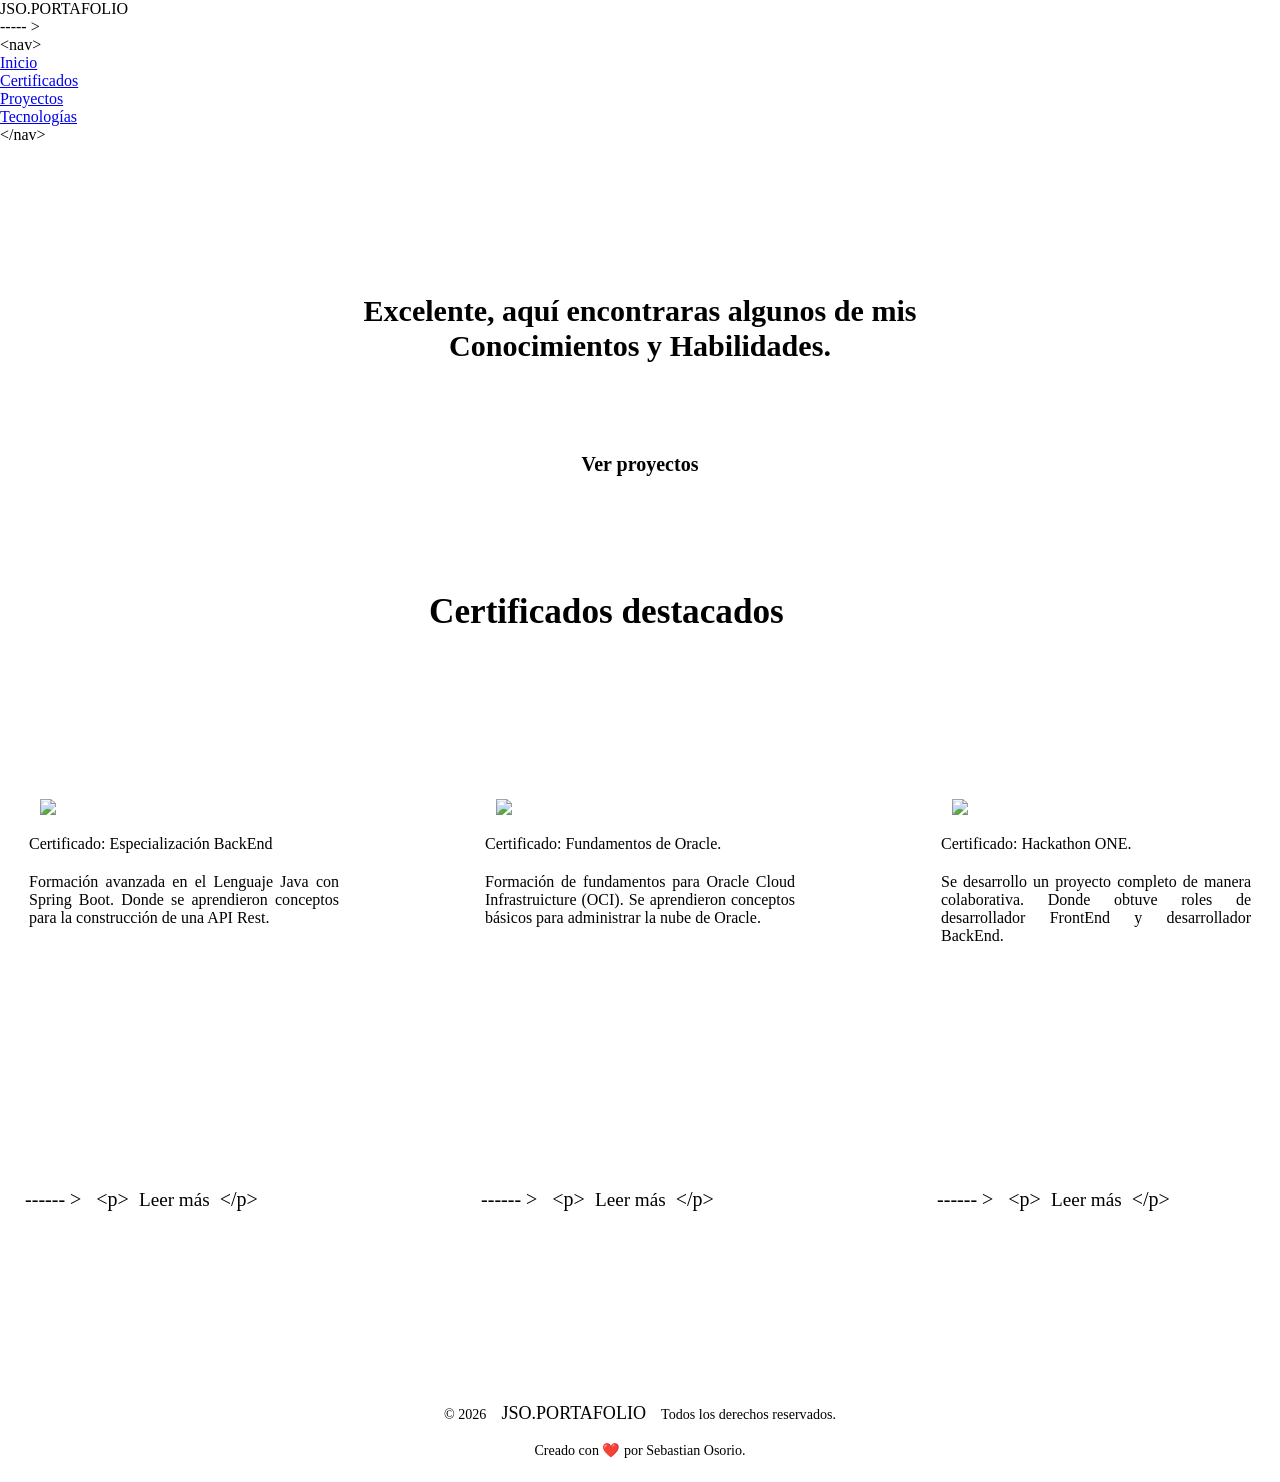
==== moreInformation.html @ 979adb44 "Se agregó: una nueva pagina, un archivo .json y scripts .js para lectura de datos" ====
<!DOCTYPE html>
<html lang="en">
    <head>
        <meta charset="UTF-8">
        <title>JSO.PORTAFOLIO - More_Information</title>
        <link rel="stylesheet" href="./styles/headerStyle.css">
        <link rel="stylesheet" href="./styles/moreInformationStyle.css">
        <link rel="stylesheet" href="./styles/footerStyle.css">
    </head>
    <body>
        <div class="container-header-presentation">
            <header id="header-id" class="header-page">  
                <p class="header-page__logo">JSO<span class="text-color">.PORTAFOLIO</span></p> 
                <nav class="header-nav">
                    <p class="header-nav__decoration">----- &gt;</p>
                    <p class="header-nav__decoration">&lt;nav&gt;</p>
                    <ul class="link-container">
                        <li class="link-container__li"><a class="link-container__link" href="#quienSoyID">Inicio</a></li>
                        <li class="link-container__li"><a class="link-container__link" href="#proyectosID">Certificados</a></li>
                        <li class="link-container__li"><a class="link-container__link" href="#sobreMiID">Proyectos</a></li>
                        <li class="link-container__li"><a class="link-container__link" href="#sobreMiID">Tecnologías</a></li>
                    </ul> 
                    <p class="header-nav__decoration">&lt;/nav&gt;</p>
                    <!--<span >☰</span>-->
                </nav>
            </header>

            <section class="information">
                <h1 class="information__title">Excelente, aquí encontraras algunos de mis <span class="text-color">Conocimientos</span> y <span class="text-color">Habilidades</span>.</h1>
                <a class="information__button">Ver proyectos</a>
            </section>
        </div>

        <main class="main-container" id="main">
            <section class="certifieds">
                <div class="title-container">
                    <h2 class="title-container__title">Certificados <span class="text-color">destacados</span></h2>
                    <hr class="title-container__line">
                </div>

                <div id="containerCardsCertifieds" class="container-certifieds"></div>
            </section>

        </main>
        <footer class="footer-container">
            <p class="footer-container__copyright">&#169 2026<strong class="footer-logo">JSO<span class="text-color">.PORTAFOLIO</span></strong>Todos los derechos reservados.</p>
            <p class="footer-container__information">Creado con ❤️ por Sebastian Osorio.</p>
        </footer>
        <script type="module" src="create_cards.js"></script>
    </body>

</html>
---- styles/moreInformationStyle.css ----
@import "../styles/variables.css";

* {
    margin: 0;
    padding: 0;
}

/*----- INFORMATION STYLES -----*/

.information {
    margin-top: 150px;
    margin-bottom: 27px;

    display: flex;
    flex-direction: column;
    align-items: center;
}

.information__title {
    font-size: 1.88rem;
    color: var(--secondary-color);
    text-align: center;
    font-family: var(--font-inter);
    font-weight: 600;

    width: 645px;
}

.information__button {
    font-size: 1.25rem;
    font-family: var(--font-inter);
    font-weight: 800;

    padding: 22px 45px;
    border-radius: 20px;

    background-color: var(--tertiary-color);
    margin-top: 67px;
}

/*----- CERTIFIEDS STYLES -----*/
.certifieds {
    background-color: var(--quaternary-color);
    padding: 67px 0 160px;
}

.title-container {
    width: 422px;
    margin: 0 auto;
}

.title-container__title {
    font-size: 2.2rem;
    font-family: var(--font-inter);
    color: var(--secondary-color);

    margin-bottom: 18px;
}

.title-container__line {
    width: 126px;
    height: 5px;
    margin-left: 12px;

    border: none;
    border-radius: 10px;

    background-color: var(--tertiary-color);
}

.container-certifieds {
    display: grid;
    grid-template-columns: auto auto auto;
    grid-column-gap: 65px;
    justify-content: center;

    margin-top: 132px;
}

.card-container {
    width: 391px;
    height: 341px;
    padding: 12px 0;
    margin-bottom: 27px;
    
    background-image:var(--url-background-image-secondary);
    background-size: 200%;

    display: flex;
    flex-direction: column;
    gap: 20px;

    border: 2px solid var(--quintenary-color);
    border-radius: 20px;
    transition: 0.5s;
}

.card-container__img {
    width: 288px;
    margin: 0 auto;
}

.card-container__title, .card-container__description {
    font-size: 1rem;
    color: var(--secondary-color);
    font-family: var(--font-inter);

    width: 310px;
    margin: 0 auto;
}

.card-container__title {
    font-weight: 500;
}

.card-container__description {
    font-weight: 200;
    text-align: justify;
}

.information-decoration {
    font-family: var(--font-iceland);
    background-color: var(--quintenary-color);
    
    border-radius: 20px;
    border: 1px solid var(--tertiary-color);

    width: 274px;
    padding: 9px 0;
    margin-left: 16px;

    display: flex;
    justify-content: center;
    align-items: center;
    gap: 10px;
}

.information-decoration__text {
    color: var(--tertiary-color);
    font-size: 20px;
}

.information-decoration__button-more {
    color: var(--tertiary-color);
    font-family: var(--font-iceland);
    font-size: 1.2rem;

    border: none;
    background-color: var(--quintenary-color);  
}

.information-decoration__button-more:hover {
    text-decoration: underline;
    cursor: pointer;
}
---- styles/footerStyle.css ----
.footer-container {
    background-color: var(--primary-color);
    text-align: center;

    padding: 23px 0;
    border-top: 1px solid var(--quintenary-color);
}

.footer-container__copyright, .footer-container__information {
    font-size: 0.88rem;
    font-family: var(--font-inter);
    color: var(--secondary-color);
    font-weight: 200;
}

.footer-container__copyright {
    margin-bottom: 18px;
}

.footer-logo {
    color: var(--secondary-color);
    font-family: var(--font-iceberg);
    font-size: 1.13rem;
    font-weight: 100;

    margin: 0 15px;
}
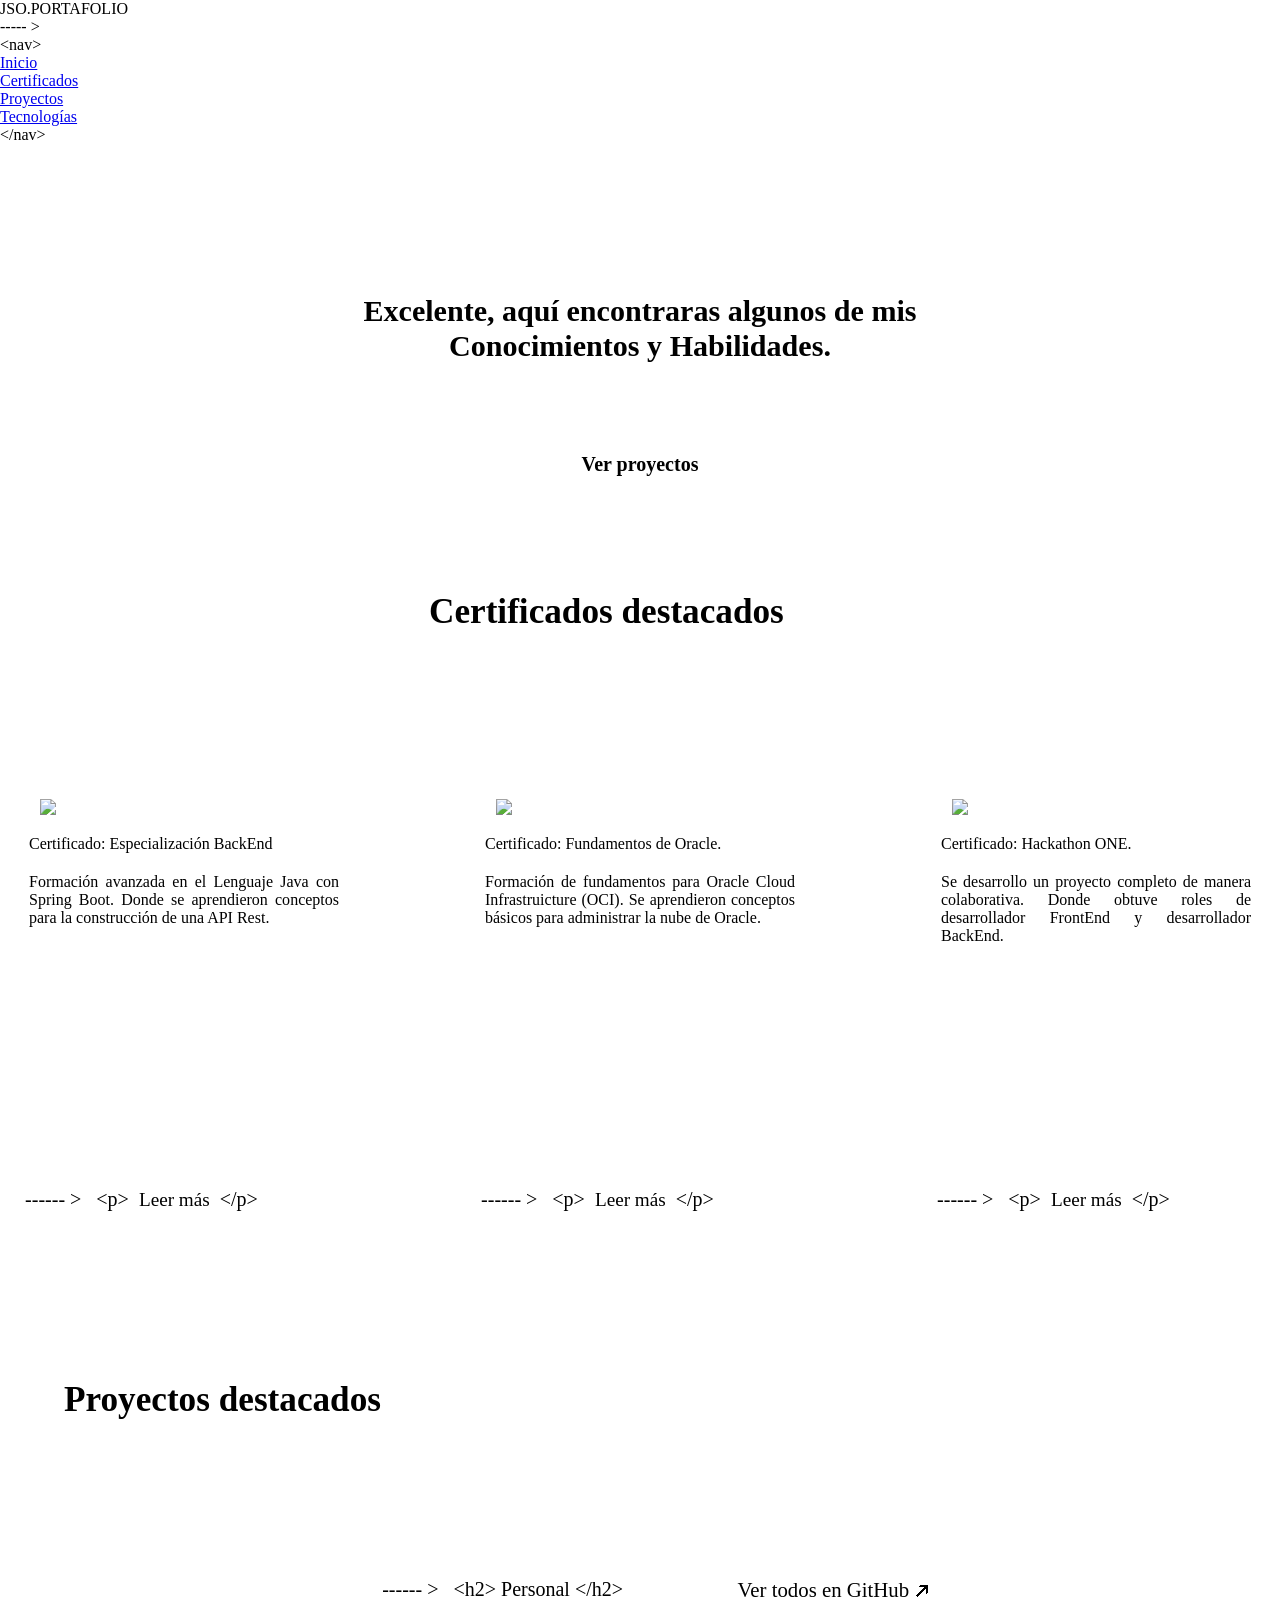
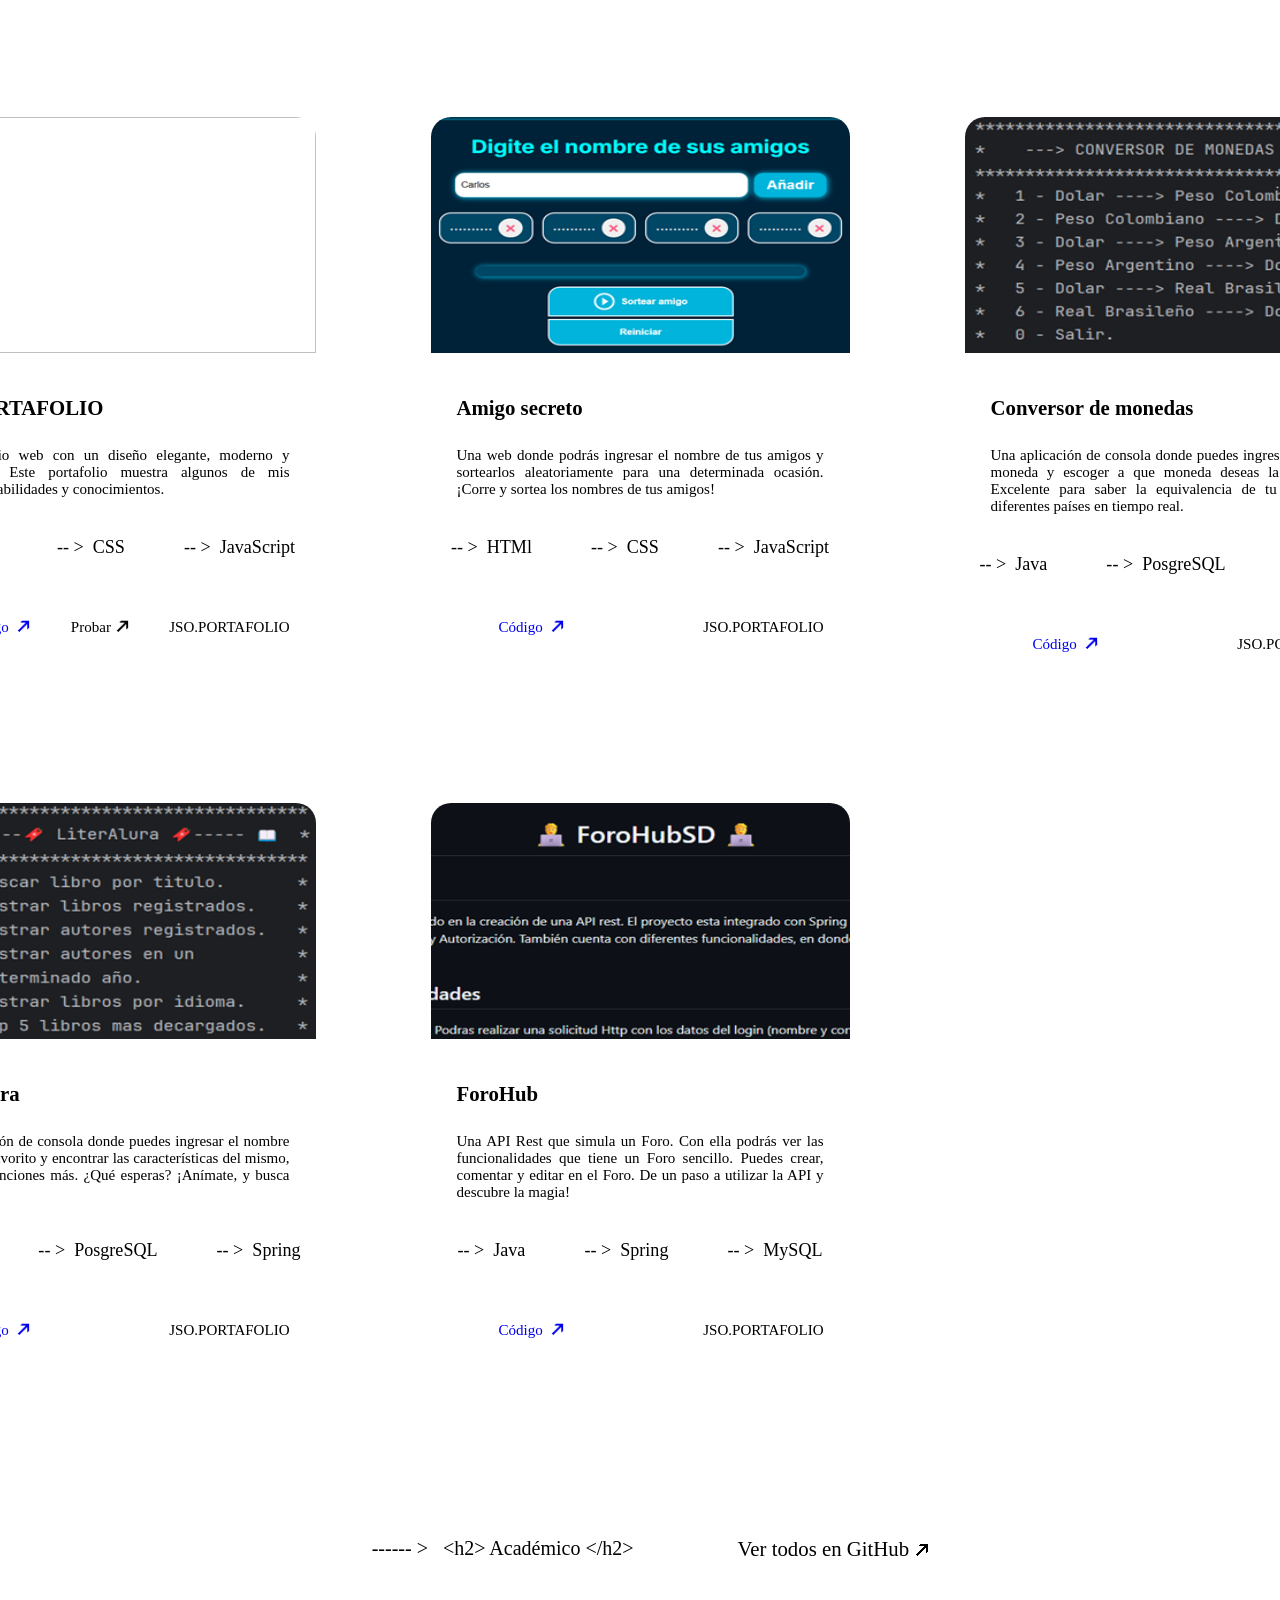
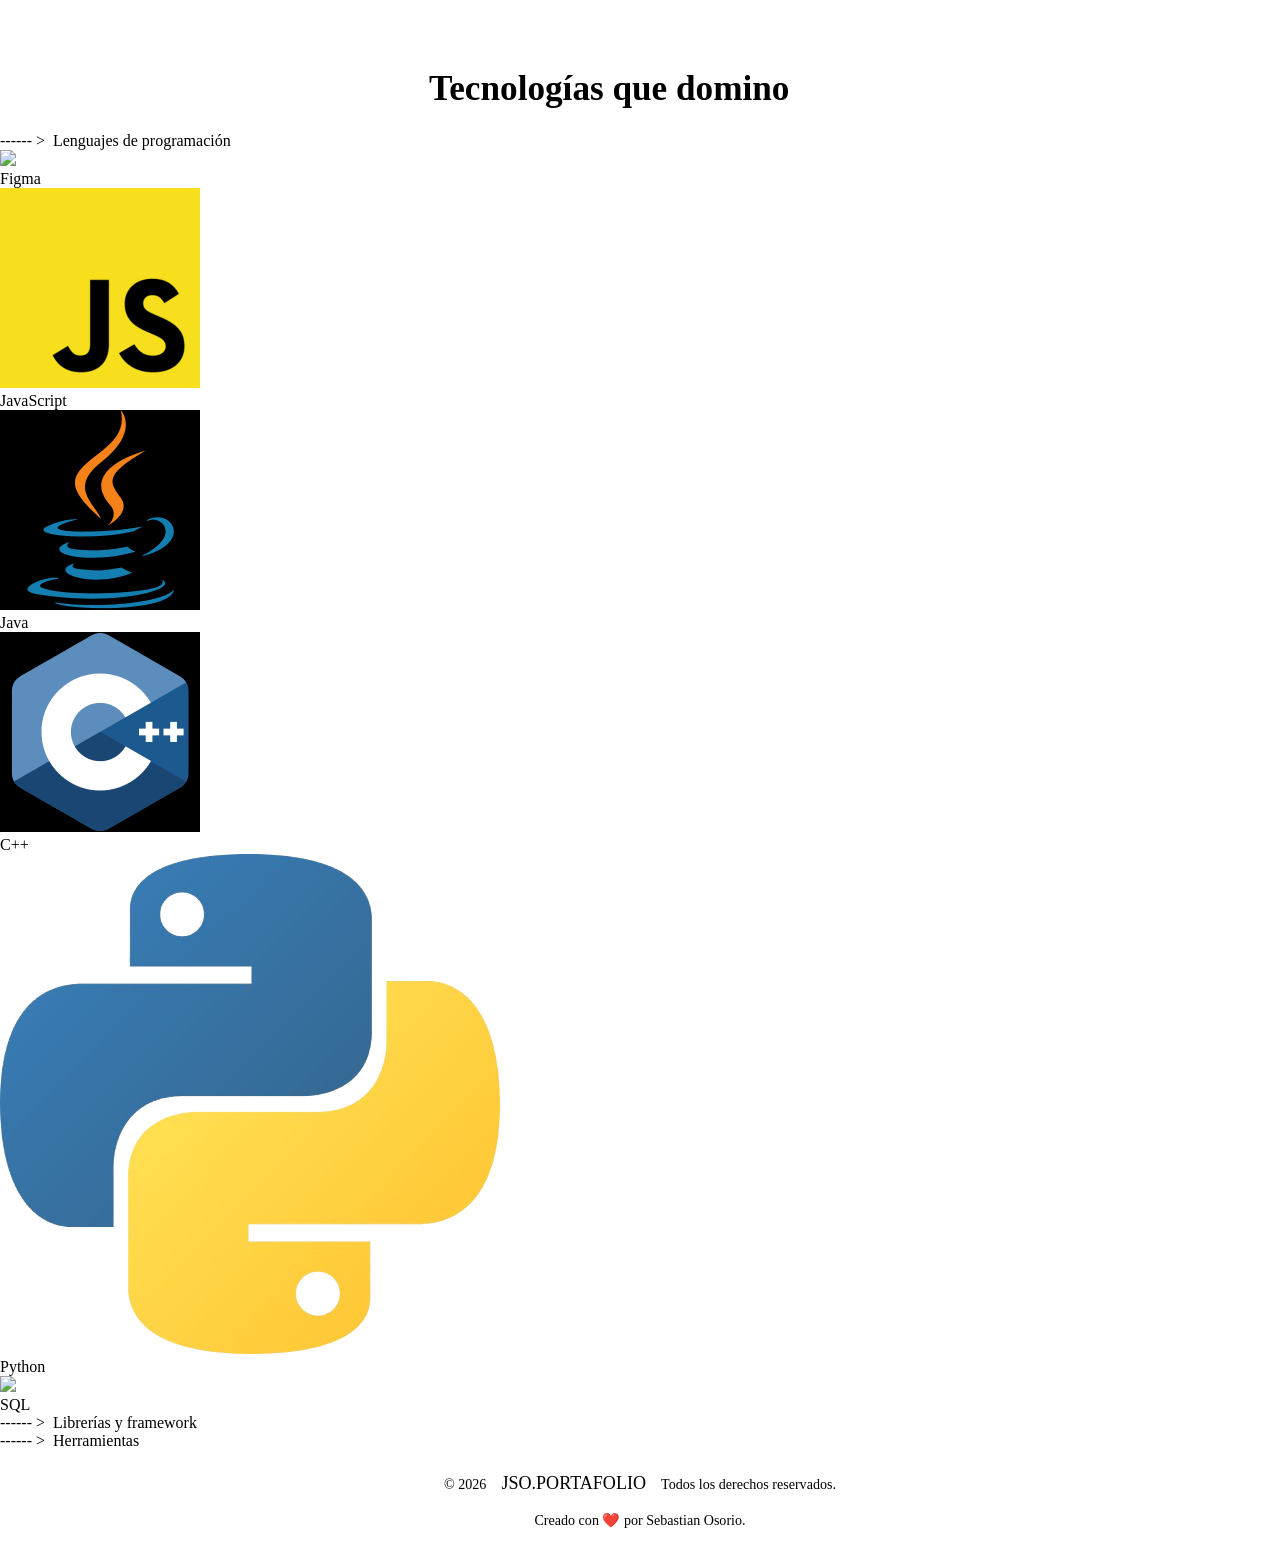
==== commit 054558ce: "Se agrego la sección de proyectos y tecnologías" ====
--- a/moreInformation.html
+++ b/moreInformation.html
@@ -41,12 +41,64 @@
                 <div id="containerCardsCertifieds" class="container-certifieds"></div>
             </section>
 
+            <section class="projects">
+                <div class="title-container title-container-different">
+                    <h2 class="title-container__title">Proyectos <span class="text-color">destacados</span></h2>
+                    <hr class="title-container__line">
+                </div>
+
+                <div class="information-git">
+                    <div class="information-decoration">
+                        <pre class="information-decoration__text">------ >   &lt;h2&gt; Personal &lt;/h2&gt;</pre>
+                    </div>
+                    <a class="information-git__link" href="#">Ver todos en GitHub <span class="icon">🡭</span></a>
+                </div>
+
+                <section id="containerPersonalProjects" class="personal-projects"></section>
+
+                <div class="information-git">
+                    <div class="information-decoration">
+                        <pre class="information-decoration__text">------ >   &lt;h2&gt; Académico &lt;/h2&gt;</pre>
+                    </div>
+                    <a class="information-git__link" href="#">Ver todos en GitHub <span class="icon">🡭</span></a>
+                </div>
+
+                <section id="containerAcademicProjects" class="academic-projects"></section>
+
+            </section>
+
+            <section class="technologies">
+                 <div class="title-container">
+                    <h2 class="title-container__title">Tecnologías que <span class="text-color">domino</span></h2>
+                    <hr class="title-container__line">
+                </div>
+
+                <p class="technologies__information">------ >&nbsp;&nbsp;Lenguajes de programación</p>
+
+                <section id="containerLanguagesTechnologies" class="languages-technologies">
+                    <div class="card-technology">
+                        <img src="./assets/logoFigmaGi.png" class="technology__img">
+                        <p class="technology__text">Figma</p>
+                    </div>
+                </section>
+
+                <p class="technologies__information">------ >&nbsp;&nbsp;Librerías y framework</p>
+
+                <section class="framework-technologies"></section>
+
+                <p class="technologies__information">------ >&nbsp;&nbsp;Herramientas</p>
+
+                <section class="tools-technologies"></section>
+            </section>
+
         </main>
+
         <footer class="footer-container">
             <p class="footer-container__copyright">&#169 2026<strong class="footer-logo">JSO<span class="text-color">.PORTAFOLIO</span></strong>Todos los derechos reservados.</p>
             <p class="footer-container__information">Creado con ❤️ por Sebastian Osorio.</p>
         </footer>
         <script type="module" src="create_cards.js"></script>
+        <!---<script src="prueba.js"></script>-->
     </body>
 
 </html>
--- a/styles/moreInformationStyle.css
+++ b/styles/moreInformationStyle.css
@@ -67,6 +67,18 @@
 
     background-color: var(--tertiary-color);
 }
+
+/**----- ERROR INFORMATION STYLES -----*/
+.error-information {
+    color: var(--secondary-color);
+    font-family: var(--font-inter);
+    font-size: 1.13rem;
+
+    padding: 10px 20px;
+    border-radius: 15px;
+    border: 1px solid var(--tertiary-color);
+}
+/*---------- // ----------*/
 
 .container-certifieds {
     display: grid;
@@ -75,6 +87,10 @@
     justify-content: center;
 
     margin-top: 132px;
+}
+
+.container-certifieds-error {
+    grid-column-gap: 0;
 }
 
 .card-container {
@@ -119,7 +135,6 @@
 }
 
 .information-decoration {
-    font-family: var(--font-iceland);
     background-color: var(--quintenary-color);
     
     border-radius: 20px;
@@ -137,6 +152,7 @@
 
 .information-decoration__text {
     color: var(--tertiary-color);
+    font-family: var(--font-iceland);
     font-size: 20px;
 }
 
@@ -152,4 +168,168 @@
 .information-decoration__button-more:hover {
     text-decoration: underline;
     cursor: pointer;
+}
+
+/*----- PROJECTS STYLES -----*/
+.projects {
+    background-color: var(--quaternary-color);
+}
+
+.title-container-different {
+    margin-left: 5%;
+}
+
+.information-git {
+    display: flex;
+    align-items: center;
+    justify-content: center;
+    gap: 98px;
+
+    margin-top: 126px;
+    margin-bottom: 100px;
+}
+
+.information-git__link {
+    color: var(--tertiary-color);
+    font-size: 1.3rem;
+    font-family: var(--font-iceland);
+    text-decoration: none;
+}
+
+.icon {
+    font-size: 1rem;
+}
+
+/*----- CARDS PROJECTS STYLES -----*/
+
+.personal-projects {
+    display: grid;
+    grid-template-columns: auto auto auto;
+    justify-content: center;
+    grid-column-gap: 104px;
+    grid-row-gap: 80px;
+}
+
+.project-container {
+    display: flex;
+    flex-direction: column;
+    align-items: center;
+
+    width: 430px;
+    height: 566px;
+    padding-top: 7px;
+
+    background-image: var(--url-background-image-secondary);
+    background-size: 200%;
+
+    box-shadow: 0px 0px 2px var(--secondary-color);
+    border-radius: 20px;
+}
+
+.project-container__img {
+    width: 419px;
+    height: 236px;
+
+    border-radius: 20px 20px 0 0;
+}
+
+.project-container__title {
+    font-size: 1.3rem;
+    color: var(--secondary-color);
+    font-family: var(--font-inter);
+
+    width: 367px;
+    margin: 43px auto 0 auto;
+
+    align-self: flex-start;
+}
+
+.project-container__description {
+    font-size: 0.94rem;
+    color: var(--sextiary-color);
+    font-family: var(--font-inter);
+    font-weight: 300;
+
+    margin-top: 27px;
+    text-align: justify;
+    width: 367px;
+}
+
+.project-technologies {
+    display: flex;
+    gap: 19px;
+
+    margin-top: 34px;
+}
+
+.project-technologies__text {
+    font-size: 1.13rem;
+    font-family: var(--font-iceland);
+    color: var(--secondary-color);
+
+    padding: 5px 20px;
+    background-color: var(--primary-color);
+    border-radius: 5px;
+
+    box-shadow: 0px 0px 2px var(--sextiary-color);
+}
+
+.project-link-information {
+    display: flex;
+    align-items: center;
+    justify-content: space-between;
+
+    border-top: 1px solid #FFFFFF40;
+    margin: 32px auto 0px auto;
+    padding-top: 18px;
+
+    width: 367px;
+}
+
+.link-gitHub {
+    text-decoration: none;
+
+    display: flex;
+    align-items: center;
+    gap: 14px;
+}
+
+.link-gitHub__img {
+    width: 28px;
+    height: 27px;
+}
+
+.link-gitHub__text {
+    font-size: 0.94rem;
+    color: var(--secondary-color);
+    font-family: var(--font-inter);
+    font-weight: 300;
+}
+
+.project-link-information__demo {
+    font-size: 0.94rem;
+    color: var(--tertiary-color);
+    font-family: var(--font-inter);
+    font-weight: 300;
+    text-decoration: none;
+}
+
+.project-link-information__logo {
+    font-size: 0.94rem;
+    font-family: var(--font-iceberg);
+    color: var(--secondary-color);
+    font-weight: 200;
+}
+
+.project__line {
+    border: none;
+    border-radius: 10px;
+
+    width: 126px;
+    height: 3px;
+
+    margin-left: 20px;
+    margin-top: 30px;
+
+    background-color: var(--tertiary-color);
 }
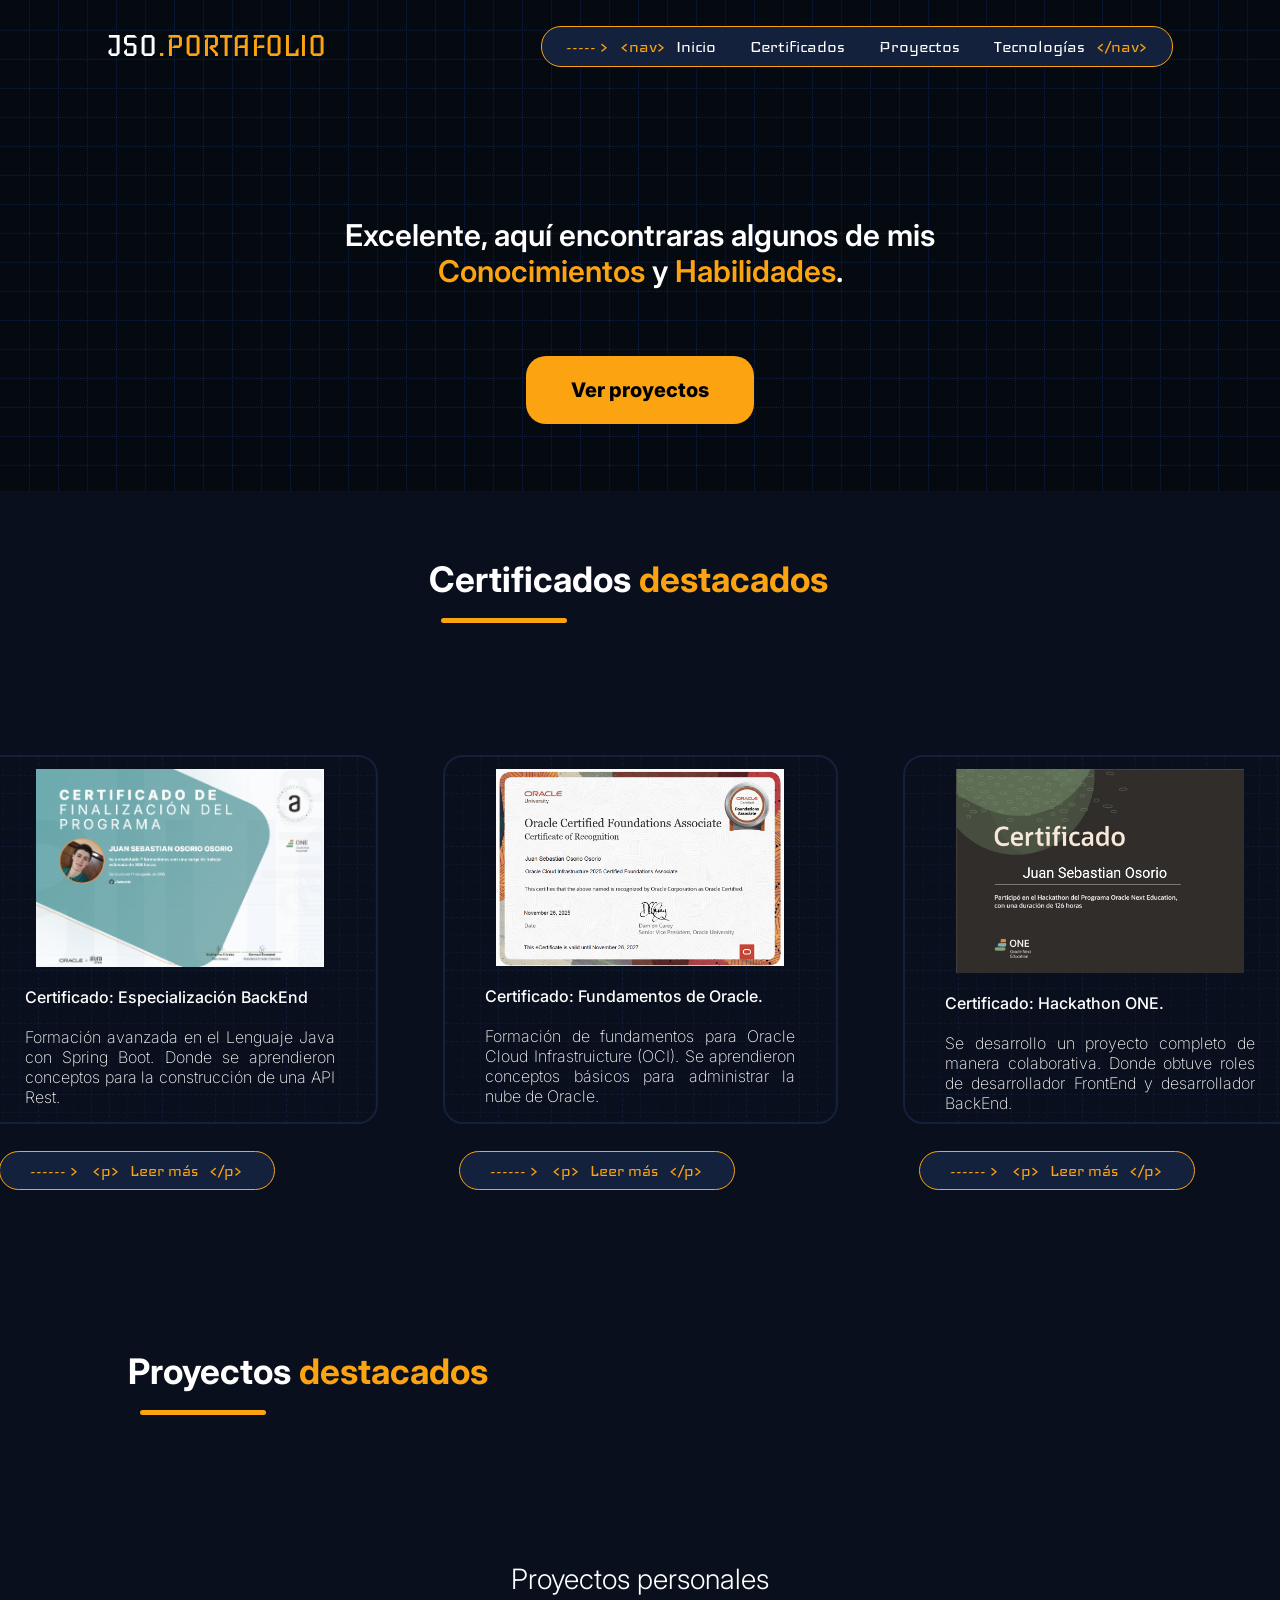
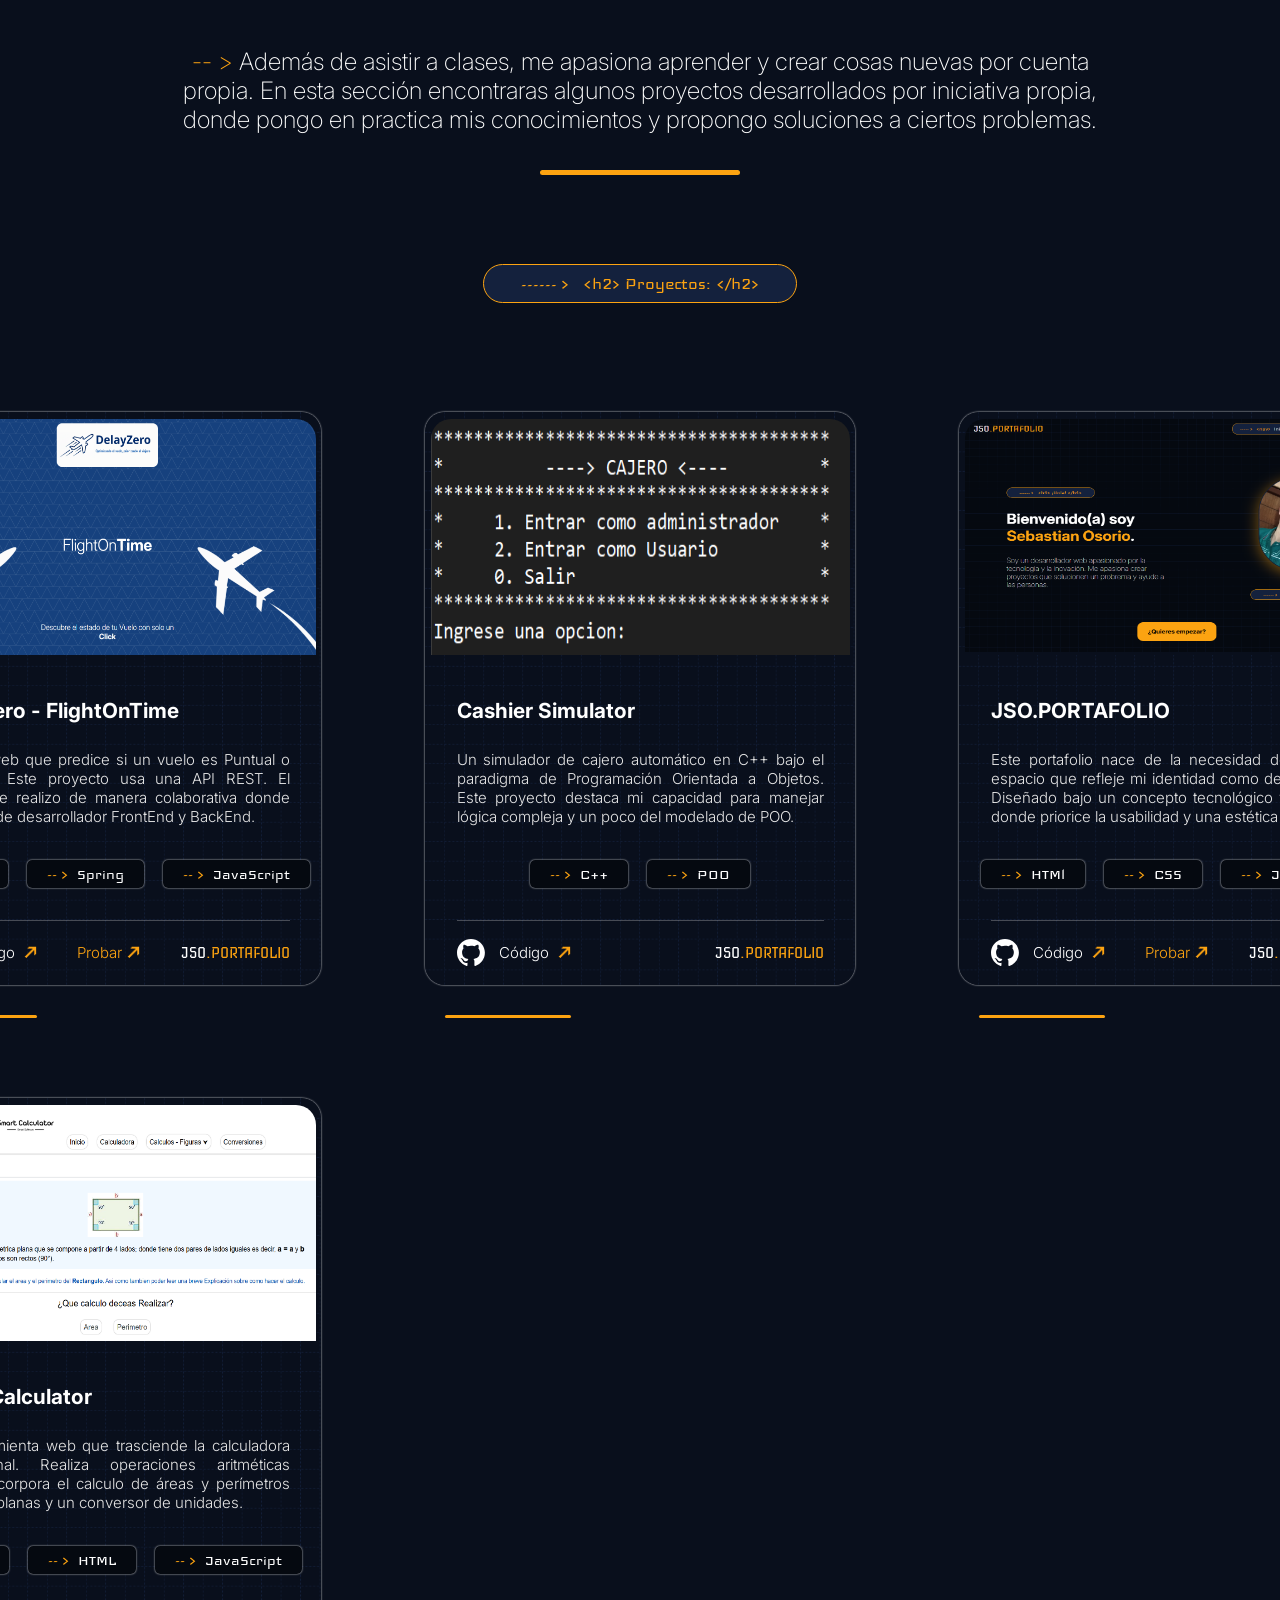
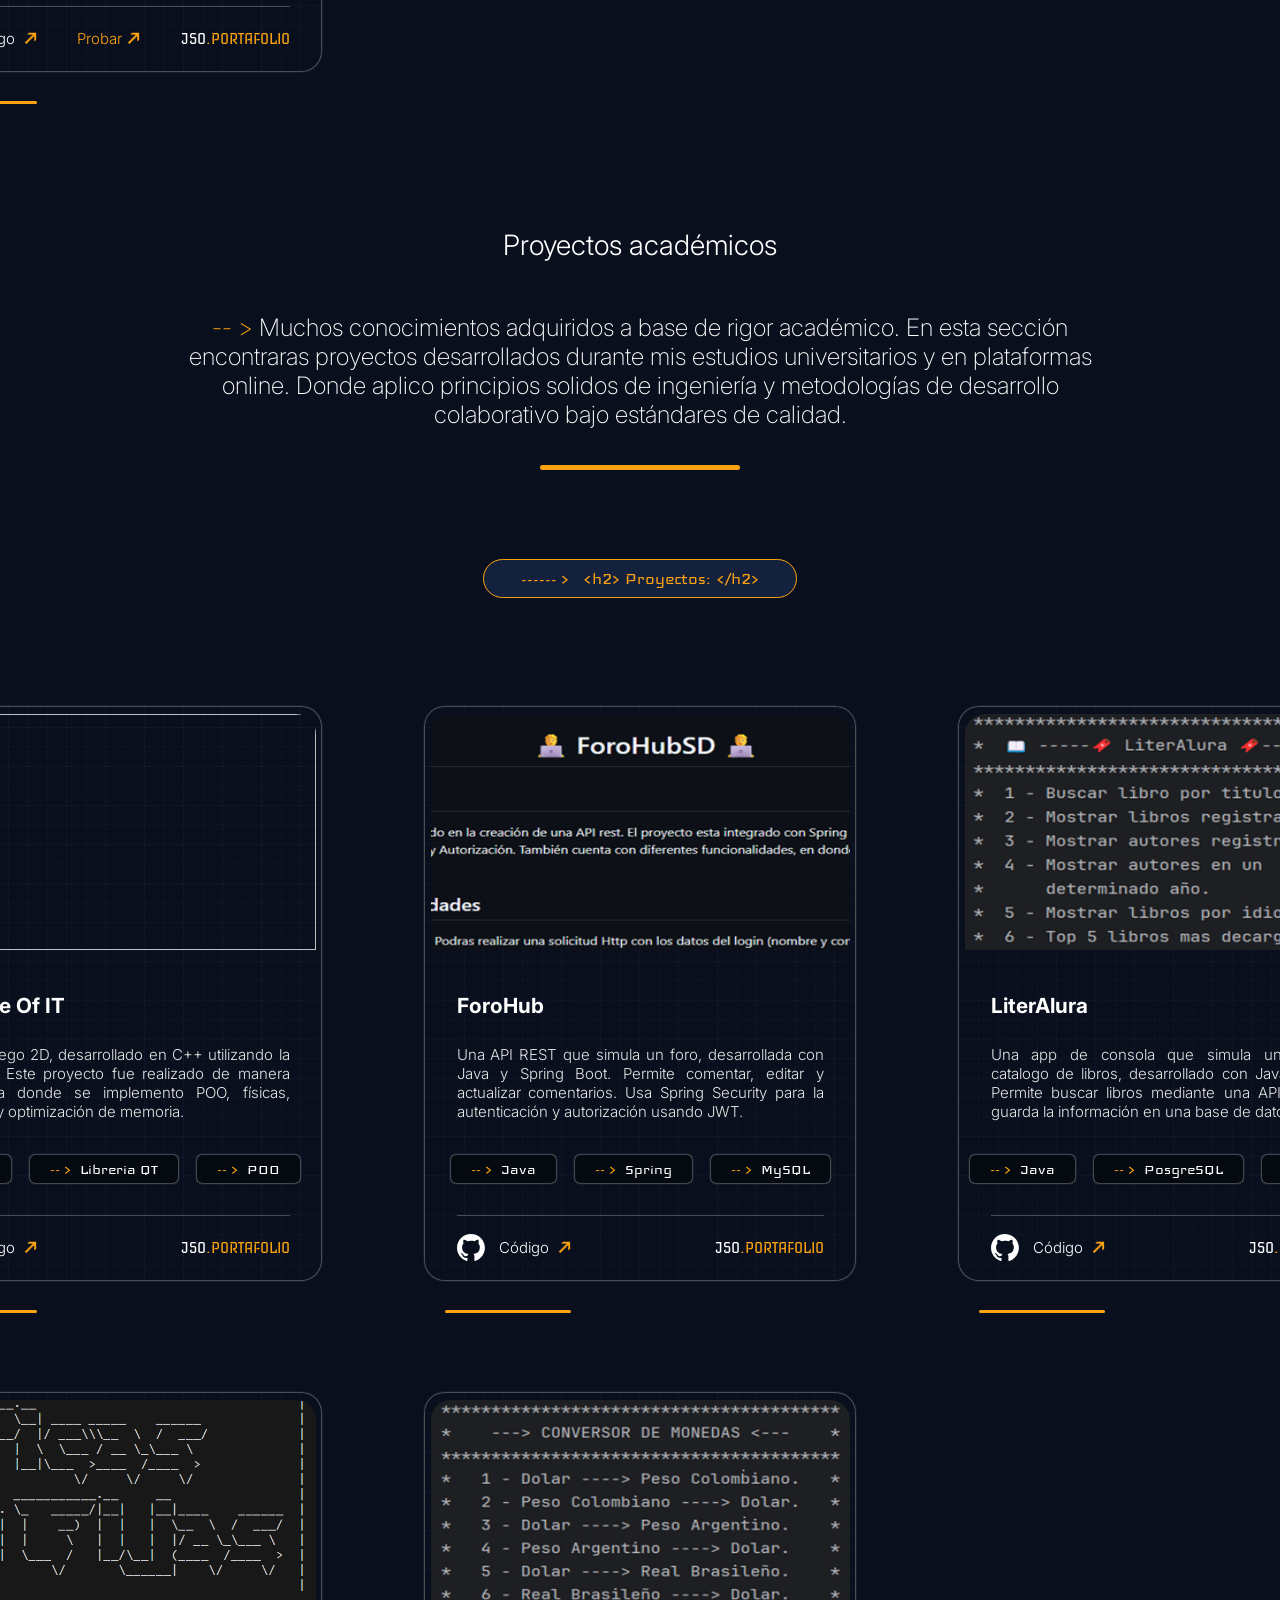
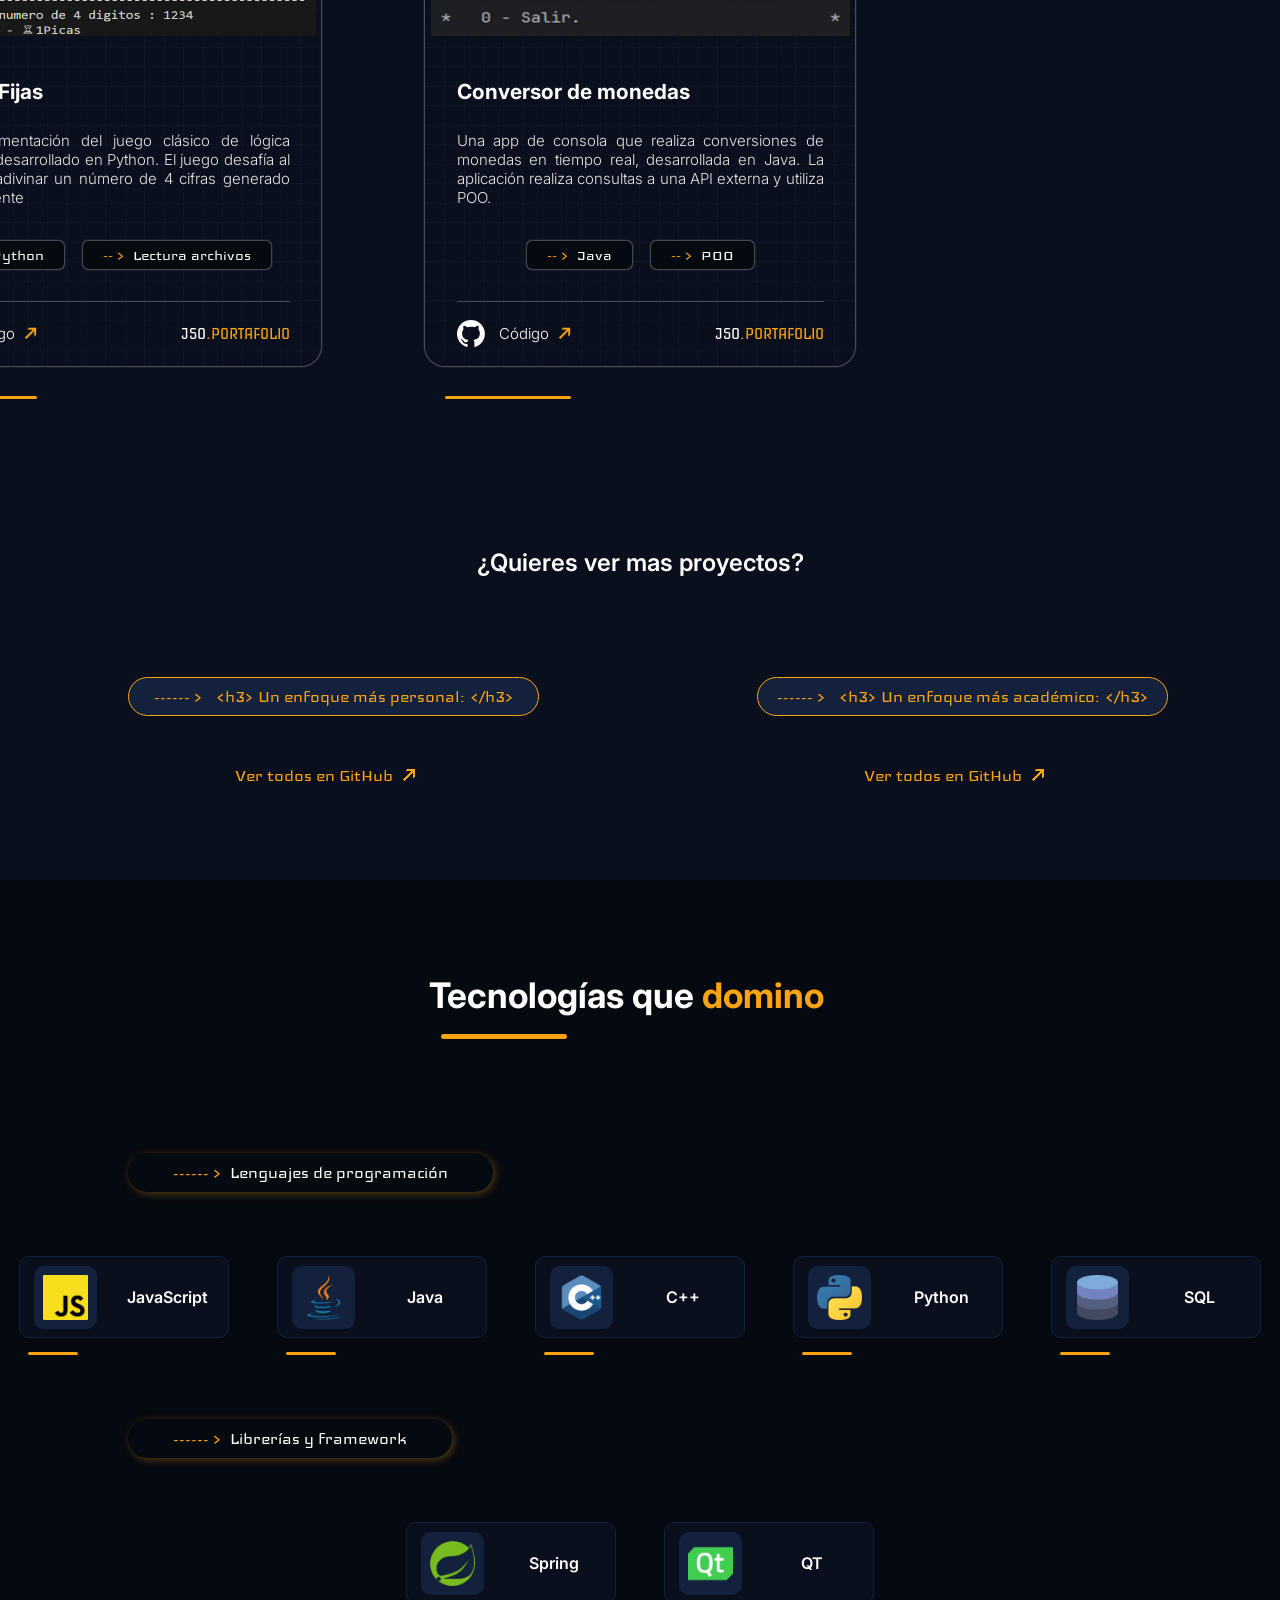
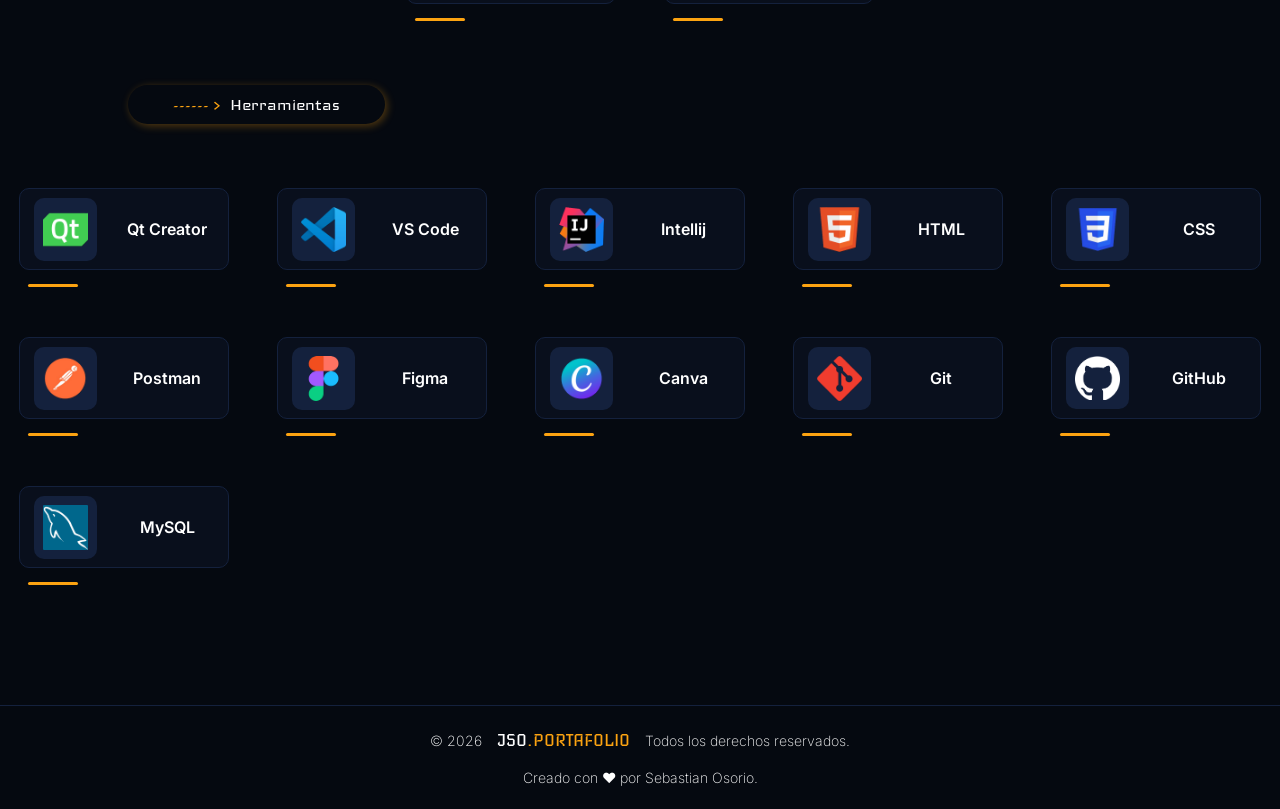
==== commit bdbadbf3: "Los archivos JS ahora tienen un código más limpio" ====
--- a/moreInformation.html
+++ b/moreInformation.html
@@ -47,48 +47,71 @@
                     <hr class="title-container__line">
                 </div>
 
-                <div class="information-git">
-                    <div class="information-decoration">
-                        <pre class="information-decoration__text">------ >   &lt;h2&gt; Personal &lt;/h2&gt;</pre>
-                    </div>
-                    <a class="information-git__link" href="#">Ver todos en GitHub <span class="icon">🡭</span></a>
+                <h3 class="projects__title">Proyectos personales</h3>
+                <p class="projects__text">
+                    <span class="text-color">-- > </span>Además de asistir a clases, me apasiona aprender y crear cosas nuevas por cuenta propia. En esta sección encontraras 
+                    algunos proyectos desarrollados por iniciativa propia, donde pongo en practica mis conocimientos y propongo soluciones 
+                    a ciertos problemas.
+                </p>
+                <hr class="projects__line" />
+
+                <div class="information-decoration information-decoration-projects-width">
+                    <pre class="information-decoration__text">------ >   &lt;h2&gt; Proyectos: &lt;/h2&gt;</pre>
                 </div>
 
-                <section id="containerPersonalProjects" class="personal-projects"></section>
+                <div id="containerPersonalProjects" class="personal-projects"></div>
 
-                <div class="information-git">
-                    <div class="information-decoration">
-                        <pre class="information-decoration__text">------ >   &lt;h2&gt; Académico &lt;/h2&gt;</pre>
-                    </div>
-                    <a class="information-git__link" href="#">Ver todos en GitHub <span class="icon">🡭</span></a>
+                <h3 class="projects__title">Proyectos académicos</h3>
+                <p class="projects__text">
+                    <span class="text-color">-- > </span>Muchos conocimientos adquiridos a base de rigor académico. En esta sección encontraras proyectos 
+                    desarrollados durante mis estudios universitarios y en plataformas online. Donde aplico principios solidos de ingeniería y metodologías 
+                    de desarrollo colaborativo bajo estándares de calidad.
+                </p>
+                <hr class="projects__line" />
+
+                <div class="information-decoration information-decoration-projects-width">
+                    <pre class="information-decoration__text">------ >   &lt;h2&gt; Proyectos: &lt;/h2&gt;</pre>
                 </div>
 
-                <section id="containerAcademicProjects" class="academic-projects"></section>
+                <div id="containerAcademicProjects" class="academic-projects"></div>
+
+                <h3 class="more-title">¿Quieres ver mas proyectos?</h3>
+
+                <div class="more-projects">
+                    <div class="more-container">
+                        <div class="information-decoration information-decoration-links-width">
+                            <pre class="information-decoration__text">------ >   &lt;h3&gt; Un enfoque más personal: &lt;/h3&gt;</pre>
+                        </div>
+                        <a href="#" class="more-container__link">Ver todos en GitHub&nbsp;&nbsp;<span class="icon">🡭</span></a>
+                    </div>
+
+                    <div class="more-container">
+                        <div class="information-decoration information-decoration-links-width">
+                            <pre class="information-decoration__text">------ >   &lt;h3&gt; Un enfoque más académico: &lt;/h3&gt;</pre>
+                        </div>
+                        <a href="#" class="more-container__link">Ver todos en GitHub&nbsp;&nbsp;<span class="icon">🡭</span></a>
+                    </div>
+                </div>
 
             </section>
 
             <section class="technologies">
-                 <div class="title-container">
+                 <div class="title-container title-container-margin">
                     <h2 class="title-container__title">Tecnologías que <span class="text-color">domino</span></h2>
                     <hr class="title-container__line">
                 </div>
 
-                <p class="technologies__information">------ >&nbsp;&nbsp;Lenguajes de programación</p>
+                <p class="technologies__information"><span class="text-color">------ ></span>&nbsp;&nbsp;Lenguajes de programación</p>
 
-                <section id="containerLanguagesTechnologies" class="languages-technologies">
-                    <div class="card-technology">
-                        <img src="./assets/logoFigmaGi.png" class="technology__img">
-                        <p class="technology__text">Figma</p>
-                    </div>
-                </section>
+                <div id="containerLanguagesTechnologies" class="languages-technologies"></div>
 
-                <p class="technologies__information">------ >&nbsp;&nbsp;Librerías y framework</p>
+                <p class="technologies__information"><span class="text-color">------ ></span>&nbsp;&nbsp;Librerías y framework</p>
 
-                <section class="framework-technologies"></section>
+                <div id="containerFrameworkTechnologies" class="framework-technologies"></div>
 
-                <p class="technologies__information">------ >&nbsp;&nbsp;Herramientas</p>
+                <p class="technologies__information"><span class="text-color">------ ></span>&nbsp;&nbsp;Herramientas</p>
 
-                <section class="tools-technologies"></section>
+                <div id="containerToolsTechnologies" class="tools-technologies"></div>
             </section>
 
         </main>
@@ -97,7 +120,7 @@
             <p class="footer-container__copyright">&#169 2026<strong class="footer-logo">JSO<span class="text-color">.PORTAFOLIO</span></strong>Todos los derechos reservados.</p>
             <p class="footer-container__information">Creado con ❤️ por Sebastian Osorio.</p>
         </footer>
-        <script type="module" src="create_cards.js"></script>
+        <script type="module" src="./scripts/main_script.js"></script>
         <!---<script src="prueba.js"></script>-->
     </body>
 
--- a/styles/headerStyle.css
+++ b/styles/headerStyle.css
@@ -0,0 +1,65 @@
+@import "../styles/variables.css";
+
+/*----- HEADER STYLES -----*/
+
+.container-header-presentation {
+    background-image: var(--url-background-image-primary);
+
+    padding: 26px 0 40px;
+}
+
+.header-page {
+    display: flex;
+    align-items: center;
+    justify-content: space-around;
+
+}
+
+.design-header-scroll {
+    position: fixed;
+    top: 0;
+    padding: 15px 0;
+    width: 100%;
+
+    background-color: var(--primary-color);
+    border-bottom: 1px solid var(--quintenary-color);
+}
+
+.header-page__logo {
+    font-family: var(--font-iceberg);
+    font-size: 1.9rem;
+    color: var(--secondary-color);
+}
+
+.text-color {
+    color: var(--tertiary-color);
+}
+
+.header-nav {
+    font-size: 1.25rem;
+    font-family: var(--font-iceland);
+    padding: 10px 24px;
+
+    background-color: var(--quintenary-color);
+    border: 1px solid var(--tertiary-color);
+    border-radius: 20px;
+
+    display: flex;
+    gap: 10px;
+}
+
+.header-nav__decoration {
+    color: var(--tertiary-color);
+}
+
+.link-container {
+    list-style: none;
+    
+    display: flex;
+    gap: 34px;
+}
+
+.link-container__link {
+    text-decoration: none;
+    color: var(--secondary-color);
+}
--- a/styles/moreInformationStyle.css
+++ b/styles/moreInformationStyle.css
@@ -173,10 +173,49 @@
 /*----- PROJECTS STYLES -----*/
 .projects {
     background-color: var(--quaternary-color);
+    padding-bottom: 95px;
 }
 
 .title-container-different {
-    margin-left: 5%;
+    margin-left: 10%;
+    margin-bottom: 147px;
+}
+
+.projects__title {
+    font-size: 1.75rem;
+    color: var(--secondary-color);
+    font-family: var(--font-inter);
+    font-weight: 300;
+    text-align: center;
+}
+
+.projects__text {
+    width: 964px;
+
+    font-size: 1.5rem;
+    font-family: var(--font-inter);
+    color: var(--secondary-color);
+    font-weight: 200;
+    text-align: center;
+
+    margin: 51px auto 36px auto;
+}
+
+.projects__line  {
+    width: 200px;
+    height: 5px;
+
+    border: none;
+    border-radius: 5px;
+    background-color: var(--tertiary-color);
+
+    margin: 0 auto;
+    
+}
+
+.information-decoration-projects-width {
+    width: 312px;
+    margin: 89px auto 109px auto;
 }
 
 .information-git {
@@ -196,18 +235,24 @@
     text-decoration: none;
 }
 
-.icon {
-    font-size: 1rem;
-}
-
 /*----- CARDS PROJECTS STYLES -----*/
 
-.personal-projects {
+.card-project:hover {
+    .project__line {
+        width: 376px;
+    }
+}
+
+.personal-projects, .academic-projects {
     display: grid;
     grid-template-columns: auto auto auto;
     justify-content: center;
     grid-column-gap: 104px;
     grid-row-gap: 80px;
+}
+
+.personal-projects {
+    margin-bottom: 124px;
 }
 
 .project-container {
@@ -224,6 +269,7 @@
 
     box-shadow: 0px 0px 2px var(--secondary-color);
     border-radius: 20px;
+    transition: 2s;
 }
 
 .project-container__img {
@@ -332,4 +378,128 @@
     margin-top: 30px;
 
     background-color: var(--tertiary-color);
-}+    transition: 1s;
+}
+
+.more-title {
+    font-size: 1.5rem;
+    font-family: var(--font-inter);
+    color: var(--secondary-color);
+    font-weight: 600;
+    text-align: center;
+
+    margin-top: 149px;
+}
+
+.more-projects {
+    display: grid;
+    grid-template-columns: auto auto;
+    column-gap: 202px;
+    justify-content: center;
+
+    margin-top: 100px;
+}
+
+.more-container {
+    display: flex;
+    flex-direction: column;
+    justify-content: center;
+    align-items: center;
+    gap: 50px;
+}
+
+.information-decoration-links-width {
+    width: 409px;
+}
+
+.more-container__link {
+    color: var(--tertiary-color);
+    font-family: var(--font-iceland);
+    font-size: 1.25rem;
+    text-decoration: none;
+}
+
+.icon {
+    font-size: 1rem;
+}
+
+/* ----- TECHNOLOGIES STYLES ----- */
+.technologies {
+    padding: 94px 0 120px;
+    background-color: var(--primary-color);
+}
+
+.title-container-margin {
+    margin-bottom: 50px;
+}
+
+.technologies__information {
+    color: var(--secondary-color);
+    font-size: 1.25rem;
+    font-family: var(--font-iceland);
+
+    padding: 10px 45px;
+
+    border-radius: 30px;
+    box-shadow: 2px 2px 8px #FCA31150;
+    display: inline-block;
+    margin: 64px 10%;
+}
+
+.languages-technologies, .framework-technologies, .tools-technologies {
+    display: grid;
+    grid-template-columns: auto auto auto auto auto;
+    justify-content: center;
+    column-gap: 48px;
+    row-gap: 50px;
+}
+
+.framework-technologies {
+    grid-template-columns: auto auto;
+}
+
+.card-technology {
+    width: 208px;
+    height: 80px;
+
+    background-color: var(--quaternary-color);
+
+    border-radius: 10px;
+    border: 1px solid var(--quintenary-color);
+
+    display: flex;
+    align-items: center;
+    gap: 20px;
+}
+
+.card-technology__img {
+    width: 45px;
+    padding: 9px;
+    margin-left: 14px;
+    border-radius: 10px;
+
+    background-color: var(--quintenary-color);
+}
+
+.card-technology__name {
+    color: var(--secondary-color);
+    font-size: 1rem;
+    font-family: var(--font-inter);
+    font-weight: 600;
+
+    width: 100px;
+    text-align: center;
+}
+
+.container-technology__line {
+    border: none;
+    border-radius: 5px;
+
+    width: 50px;
+    height: 3px;
+
+    margin-left: 9px;
+    margin-top: 14px;
+
+    background-color: var(--tertiary-color);
+}
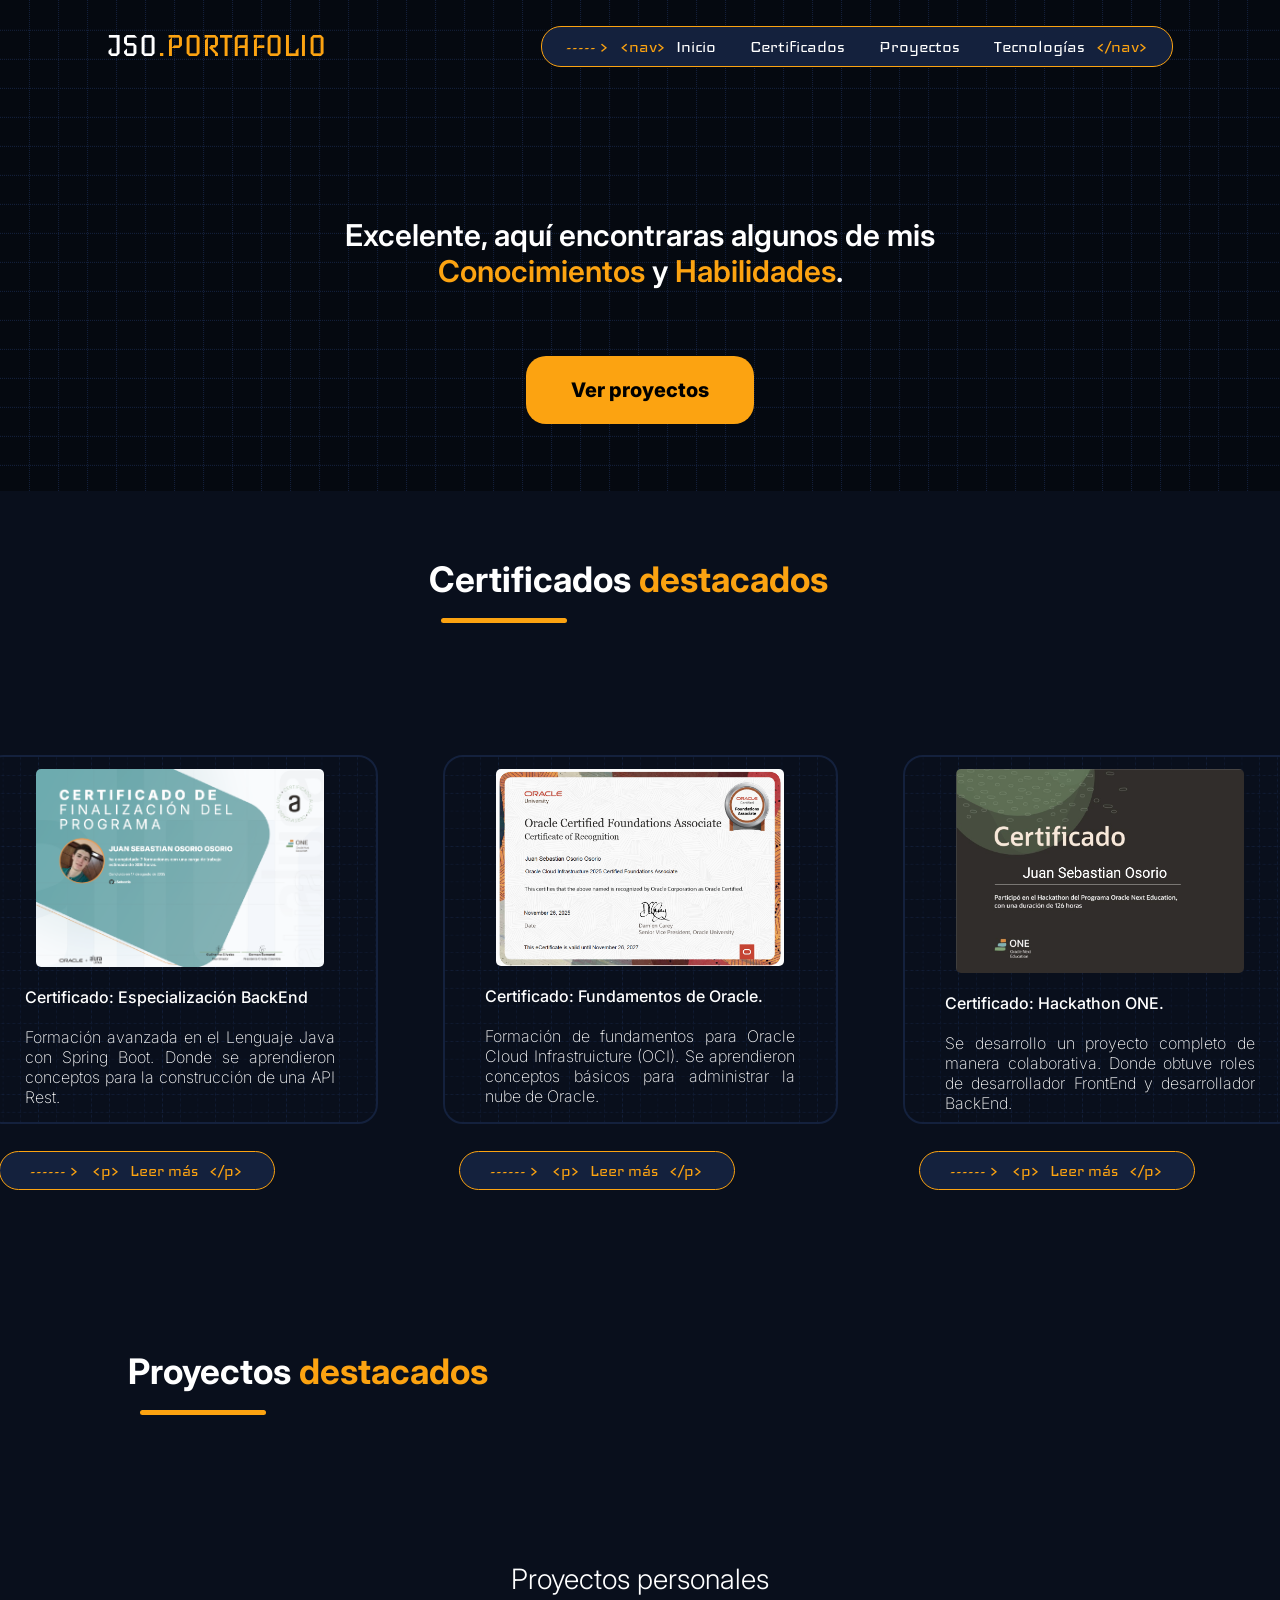
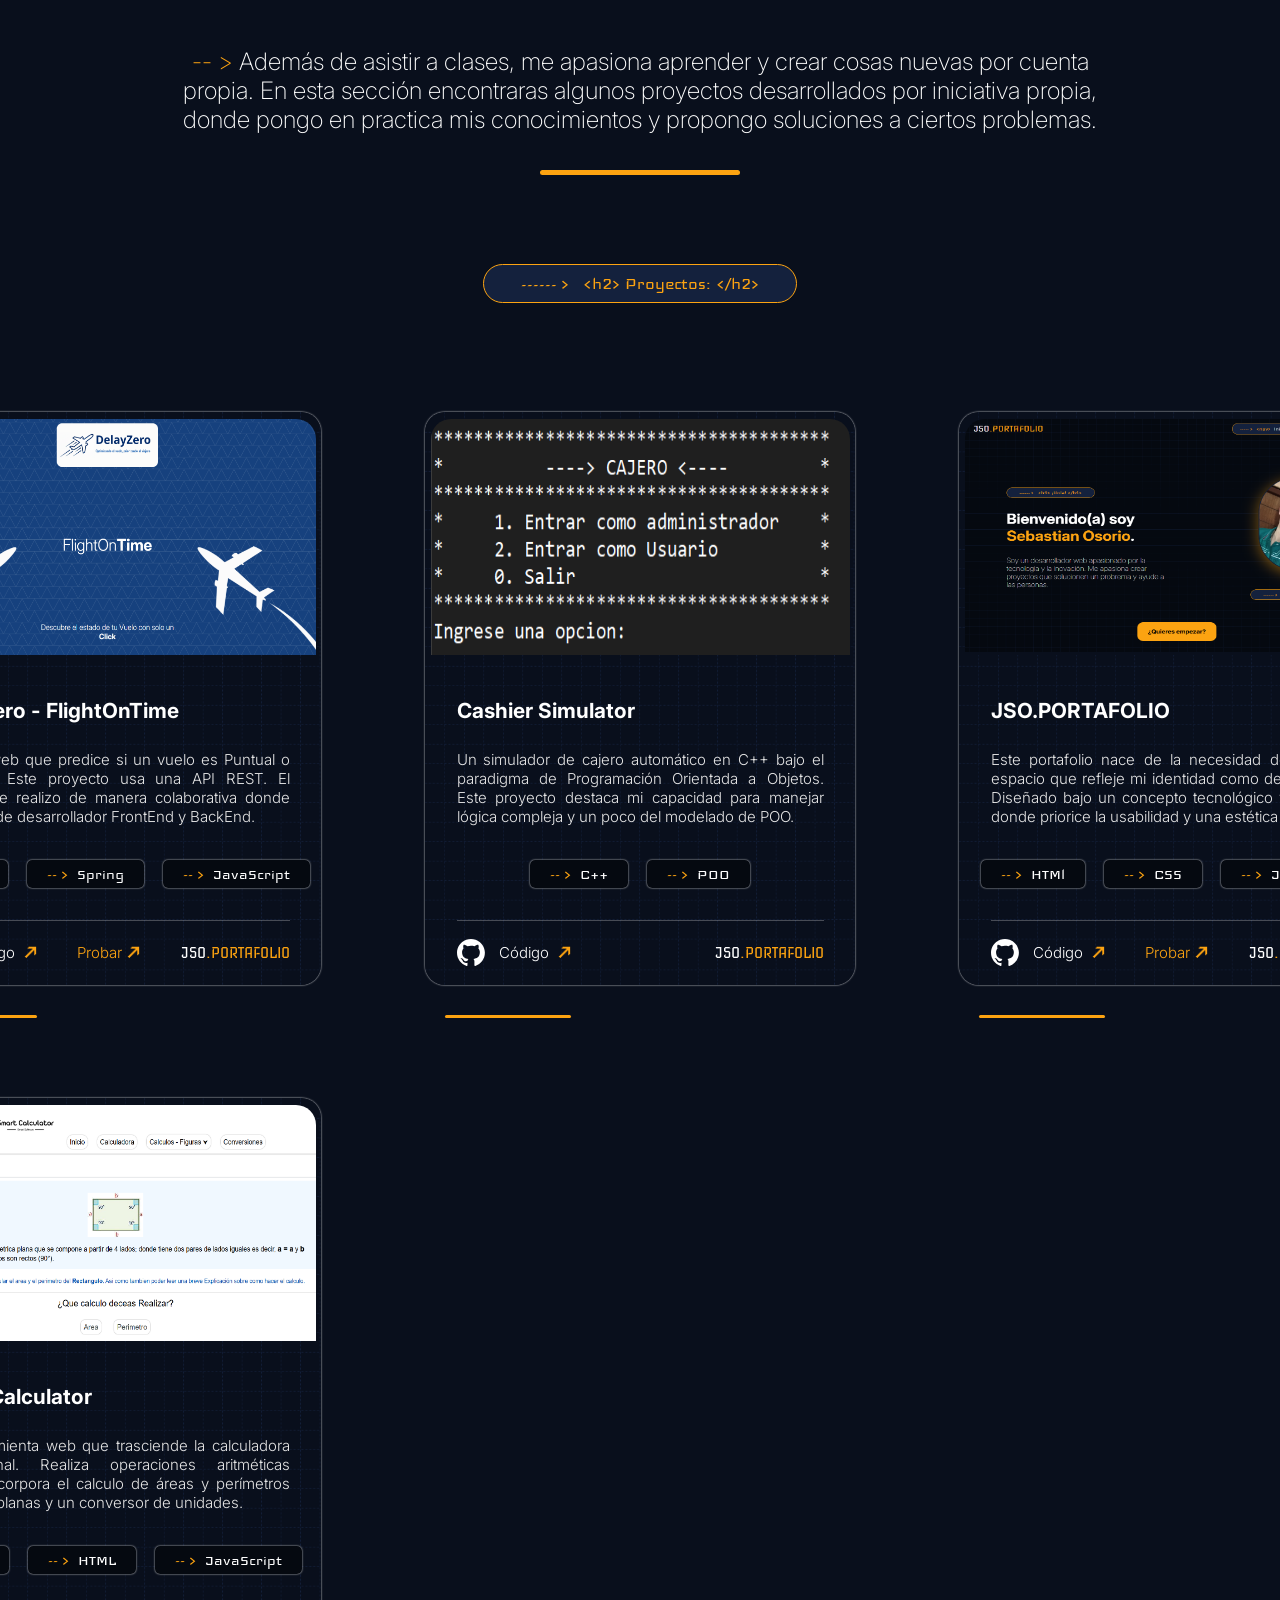
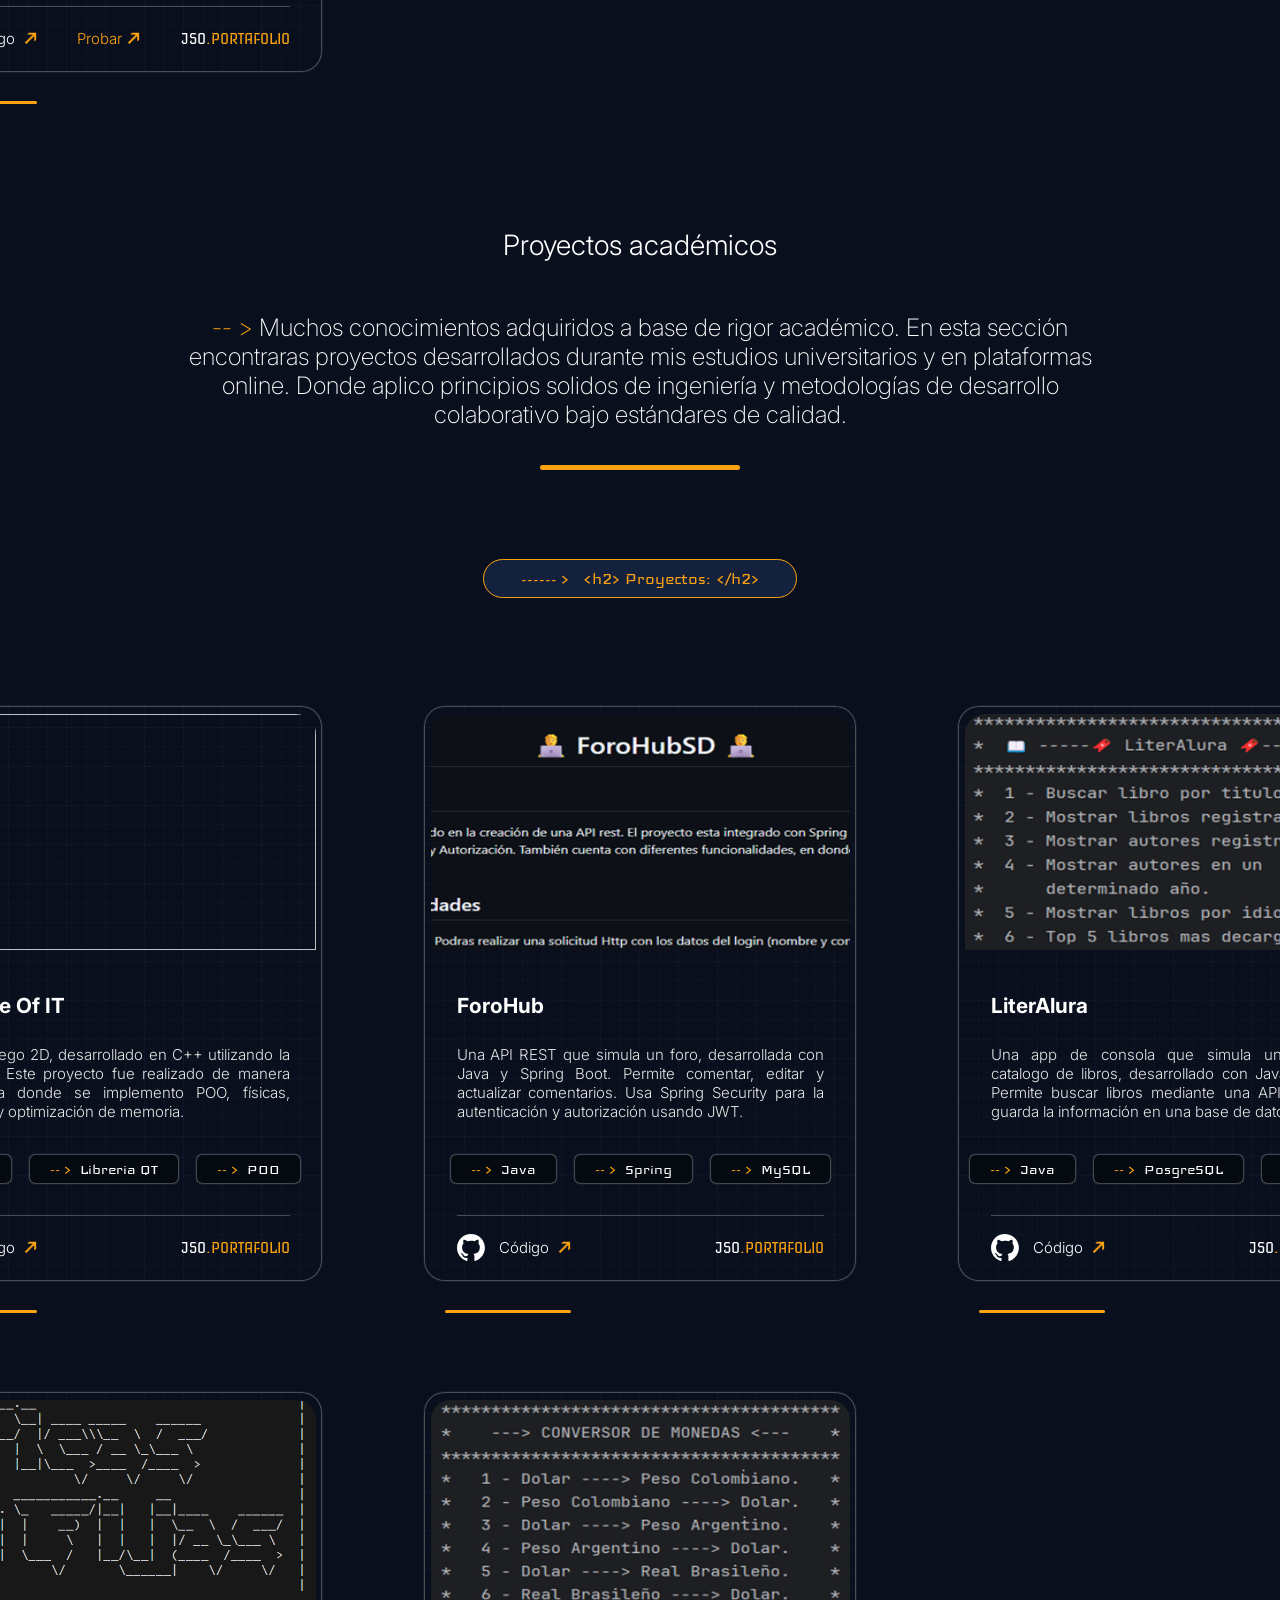
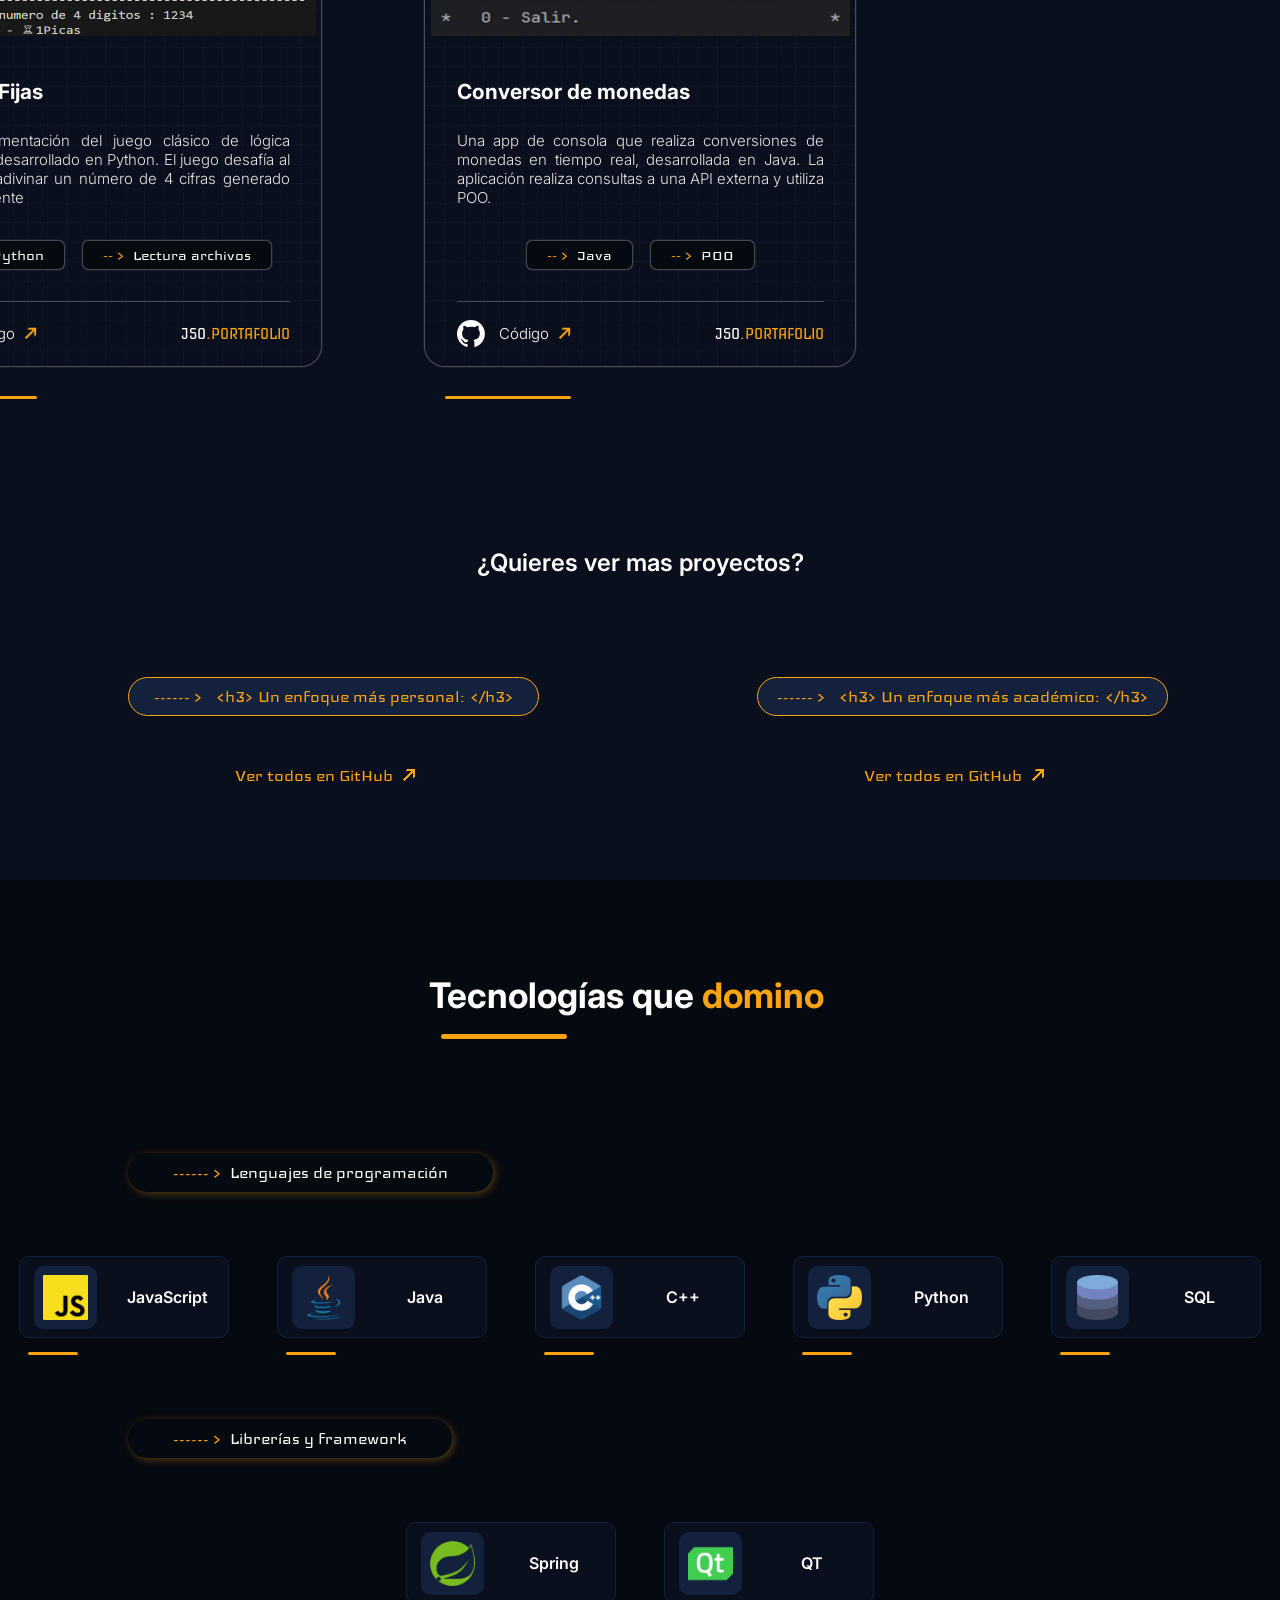
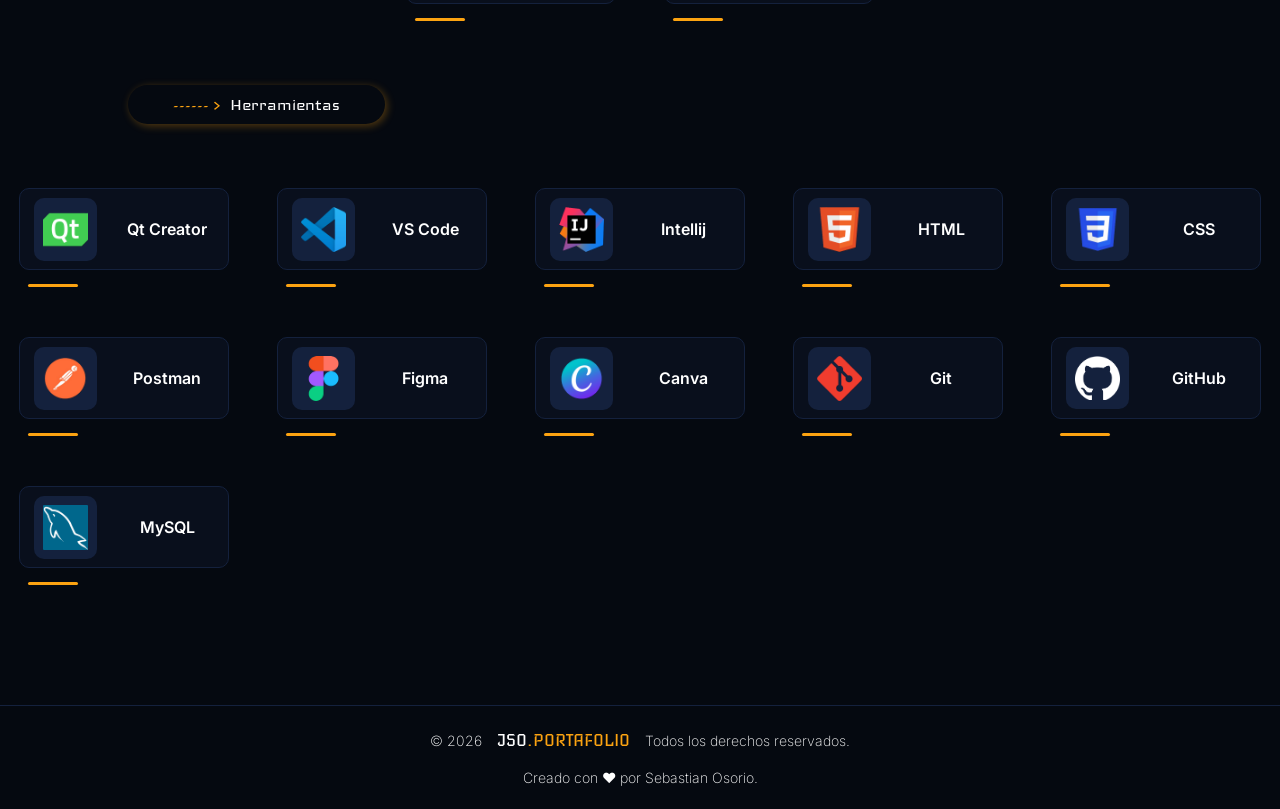
==== commit ceab6a1e: "Se actualizaron algunas cosas" ====
--- a/moreInformation.html
+++ b/moreInformation.html
@@ -8,15 +8,15 @@
         <link rel="stylesheet" href="./styles/footerStyle.css">
     </head>
     <body>
-        <div class="container-header-presentation">
+        <div id="container-header-presentation" class="container-header-presentation">
             <header id="header-id" class="header-page">  
-                <p class="header-page__logo">JSO<span class="text-color">.PORTAFOLIO</span></p> 
+                <a href="index.html" class="header-page__logo">JSO<span class="text-color">.PORTAFOLIO</span></a> 
                 <nav class="header-nav">
                     <p class="header-nav__decoration">----- &gt;</p>
                     <p class="header-nav__decoration">&lt;nav&gt;</p>
                     <ul class="link-container">
                         <li class="link-container__li"><a class="link-container__link" href="#quienSoyID">Inicio</a></li>
-                        <li class="link-container__li"><a class="link-container__link" href="#proyectosID">Certificados</a></li>
+                        <li class="link-container__li"><a id="idCertified" class="link-container__link" href="#proyectosID">Certificados</a></li>
                         <li class="link-container__li"><a class="link-container__link" href="#sobreMiID">Proyectos</a></li>
                         <li class="link-container__li"><a class="link-container__link" href="#sobreMiID">Tecnologías</a></li>
                     </ul> 
@@ -27,7 +27,7 @@
 
             <section class="information">
                 <h1 class="information__title">Excelente, aquí encontraras algunos de mis <span class="text-color">Conocimientos</span> y <span class="text-color">Habilidades</span>.</h1>
-                <a class="information__button">Ver proyectos</a>
+                <a href="#idProjects" class="information__button">Ver proyectos</a>
             </section>
         </div>
 
@@ -41,7 +41,7 @@
                 <div id="containerCardsCertifieds" class="container-certifieds"></div>
             </section>
 
-            <section class="projects">
+            <section id="idProjects" class="projects">
                 <div class="title-container title-container-different">
                     <h2 class="title-container__title">Proyectos <span class="text-color">destacados</span></h2>
                     <hr class="title-container__line">
@@ -82,14 +82,14 @@
                         <div class="information-decoration information-decoration-links-width">
                             <pre class="information-decoration__text">------ >   &lt;h3&gt; Un enfoque más personal: &lt;/h3&gt;</pre>
                         </div>
-                        <a href="#" class="more-container__link">Ver todos en GitHub&nbsp;&nbsp;<span class="icon">🡭</span></a>
+                        <a href="https://github.com/JSebastia" class="more-container__link">Ver todos en GitHub&nbsp;&nbsp;<span class="icon">🡭</span></a>
                     </div>
 
                     <div class="more-container">
                         <div class="information-decoration information-decoration-links-width">
                             <pre class="information-decoration__text">------ >   &lt;h3&gt; Un enfoque más académico: &lt;/h3&gt;</pre>
                         </div>
-                        <a href="#" class="more-container__link">Ver todos en GitHub&nbsp;&nbsp;<span class="icon">🡭</span></a>
+                        <a href="https://github.com/SebastianOOU" class="more-container__link">Ver todos en GitHub&nbsp;&nbsp;<span class="icon">🡭</span></a>
                     </div>
                 </div>
 
@@ -116,12 +116,15 @@
 
         </main>
 
-        <footer class="footer-container">
+        <div id="cardCertifiedReadMore" class="card-certified-read-more"></div>
+
+        <footer class="footer-container" id="footer">
             <p class="footer-container__copyright">&#169 2026<strong class="footer-logo">JSO<span class="text-color">.PORTAFOLIO</span></strong>Todos los derechos reservados.</p>
             <p class="footer-container__information">Creado con ❤️ por Sebastian Osorio.</p>
         </footer>
+
         <script type="module" src="./scripts/main_script.js"></script>
-        <!---<script src="prueba.js"></script>-->
+        <script  src="evento.js"></script>
     </body>
 
 </html>
--- a/styles/headerStyle.css
+++ b/styles/headerStyle.css
@@ -12,7 +12,6 @@
     display: flex;
     align-items: center;
     justify-content: space-around;
-
 }
 
 .design-header-scroll {
@@ -29,6 +28,7 @@
     font-family: var(--font-iceberg);
     font-size: 1.9rem;
     color: var(--secondary-color);
+    text-decoration: none;
 }
 
 .text-color {
--- a/styles/moreInformationStyle.css
+++ b/styles/moreInformationStyle.css
@@ -5,6 +5,10 @@
     padding: 0;
 }
 
+html {
+    scroll-behavior: smooth;
+}
+
 /*----- INFORMATION STYLES -----*/
 
 .information {
@@ -30,12 +34,19 @@
     font-size: 1.25rem;
     font-family: var(--font-inter);
     font-weight: 800;
+    text-decoration: none;
+    color: #000000;
 
     padding: 22px 45px;
     border-radius: 20px;
 
     background-color: var(--tertiary-color);
     margin-top: 67px;
+    transition: 0.5s;
+}
+
+.information__button:hover {
+    background-color: var(--secondary-color);
 }
 
 /*----- CERTIFIEDS STYLES -----*/
@@ -111,9 +122,19 @@
     transition: 0.5s;
 }
 
+.card-container:hover {
+    box-shadow: 0px 0px 3px var(--tertiary-color);
+
+    .card-container__title {
+        color: var(--tertiary-color);
+    }
+}
+
 .card-container__img {
     width: 288px;
     margin: 0 auto;
+
+    border-radius: 5px;
 }
 
 .card-container__title, .card-container__description {
@@ -123,6 +144,8 @@
 
     width: 310px;
     margin: 0 auto;
+
+    transition: 0.5s;
 }
 
 .card-container__title {
@@ -170,6 +193,162 @@
     cursor: pointer;
 }
 
+/* ----- STYLE CARD READ MORE ----- */
+.card-certified-read-more {
+    display: flex;
+    justify-content: center;
+}
+
+.container-data {
+    width: 462px;
+    height: 744px;
+
+    background-color: var(--quaternary-color);
+
+    border-radius: 10px;
+
+    position: fixed;
+    top: 10%;
+
+    overflow: auto;
+
+    display: flex;
+    flex-direction: column;
+    align-items: center;
+    gap: 32px;
+
+    padding: 28px 24px;
+
+    box-shadow: 0px 0px 50px 10px var(--quintenary-color);
+}
+
+.container-data::backdrop {
+    backdrop-filter: blur(2px);
+}
+
+.button-leave {
+    width: 60px;
+    height: 60px;
+
+    font-size: 2.5rem;
+    color: var(--tertiary-color);
+
+    border: 1px solid var(--tertiary-color);
+    border-radius: 80px;
+
+    background-color: var(--quintenary-color);
+    box-shadow: 0px 2px 8px var(--tertiary-color);
+
+    position: sticky;
+    top: 0;
+
+    transition: 0.5;
+}
+
+.button-leave:hover {
+    color: var(--secondary-color);
+    cursor: pointer;
+
+    box-shadow: 0px 2px 15px var(--tertiary-color);
+}
+
+.button-leave:active {
+    border: 1px solid var(--secondary-color);
+}
+
+.container-data__title {
+    font-size: 1.3rem;
+    color: var(--secondary-color);
+    font-family: var(--font-inter);
+    font-weight: 700;
+}
+
+.container-data__year {
+    font-size: 1.13rem;
+    font-family: var(--font-inter);
+    color: var(--sextiary-color-dark);
+    font-weight: 600;
+}
+
+.container-data__info {
+    font-size: 1.13rem;
+    color: var(--sextiary-color);
+    font-family: var(--font-inter);
+}
+
+.container-schools {
+    display: flex;
+    align-self: flex-start;
+    gap: 30px;
+}
+
+.container-schools__school {
+    font-family: var(--font-inter);
+    color: var(--secondary-color);
+    font-weight: 300;
+    font-size: 0.9rem;
+
+    padding: 9px 17px;
+    background-color: var(--primary-color);
+    
+    box-shadow: 0px 0px 2px var(--sextiary-color);
+    border-radius: 5px;
+}
+
+.container-data__duration {
+    font-size: 1rem;
+    color: var(--sextiary-color-dark);
+    font-family: var(--font-inter);
+    font-weight: 300;
+
+    align-self: flex-start;
+}
+
+.container-description__title, .container-Knowledge__title {
+    font-size: 1.13rem;
+    color: var(--secondary-color);
+    font-family: var(--font-inter);
+    font-weight: 600;
+}
+
+.container-description__title {
+    margin-bottom: 16px;
+}
+
+.container-description__text {
+    font-size: 1.13rem;
+    color: var(--sextiary-color);
+    font-family: var(--font-inter);
+    font-weight: 300;
+}
+
+.container-Knowledge__title {
+    margin-bottom: 22px;
+}
+
+.container-Knowledge__text {
+    font-size: 1.13rem;
+    font-family: var(--font-inter);
+    color: var(--secondary-color);
+    font-weight: 300;
+}
+
+.list-skills {
+    list-style: none;
+    margin-bottom: 24px;
+    margin-top: 17px;
+}
+
+.list-skills__li {
+    font-size: 1.13rem;
+    color: var(--secondary-color);
+    font-family: var(--font-inter);
+    font-weight: 200;
+
+    margin-bottom: 5px;
+}
+
+
 /*----- PROJECTS STYLES -----*/
 .projects {
     background-color: var(--quaternary-color);
@@ -240,6 +419,14 @@
 .card-project:hover {
     .project__line {
         width: 376px;
+    }
+
+    .project-container  {
+        box-shadow: 0px 0px 3px var(--tertiary-color);
+    }
+
+    .project-container__title {
+        color: var(--tertiary-color);
     }
 }
 
@@ -269,7 +456,7 @@
 
     box-shadow: 0px 0px 2px var(--secondary-color);
     border-radius: 20px;
-    transition: 2s;
+    transition: 0.5s;
 }
 
 .project-container__img {
@@ -288,6 +475,8 @@
     margin: 43px auto 0 auto;
 
     align-self: flex-start;
+
+    transition: 0.5s;
 }
 
 .project-container__description {
@@ -338,6 +527,13 @@
     display: flex;
     align-items: center;
     gap: 14px;
+
+    transition: 0.3s;
+}
+
+.link-gitHub:hover {
+    text-decoration: underline;
+    color: var(--tertiary-color);
 }
 
 .link-gitHub__img {
@@ -358,6 +554,11 @@
     font-family: var(--font-inter);
     font-weight: 300;
     text-decoration: none;
+    transition: 0.3s;
+}
+
+.project-link-information__demo:hover {
+    text-decoration: underline;
 }
 
 .project-link-information__logo {
@@ -417,6 +618,12 @@
     font-family: var(--font-iceland);
     font-size: 1.25rem;
     text-decoration: none;
+
+    transition: 0.5s;
+}
+
+.more-container__link:hover {
+    text-decoration: underline;
 }
 
 .icon {
@@ -470,6 +677,22 @@
     display: flex;
     align-items: center;
     gap: 20px;
+
+    transition: 0.5s;
+}
+
+.container-technology:hover {
+
+    .card-technology {
+        box-shadow: 0px 0px 3px var(--tertiary-color);
+    }
+
+    .container-technology__line {
+        width: 190px;
+    }
+    .card-technology__img {
+        background-color: var(--tertiary-color);
+    }
 }
 
 .card-technology__img {
@@ -479,6 +702,8 @@
     border-radius: 10px;
 
     background-color: var(--quintenary-color);
+
+    transition: 0.5s;
 }
 
 .card-technology__name {
@@ -502,4 +727,5 @@
     margin-top: 14px;
 
     background-color: var(--tertiary-color);
-}
+    transition: 1s;
+}
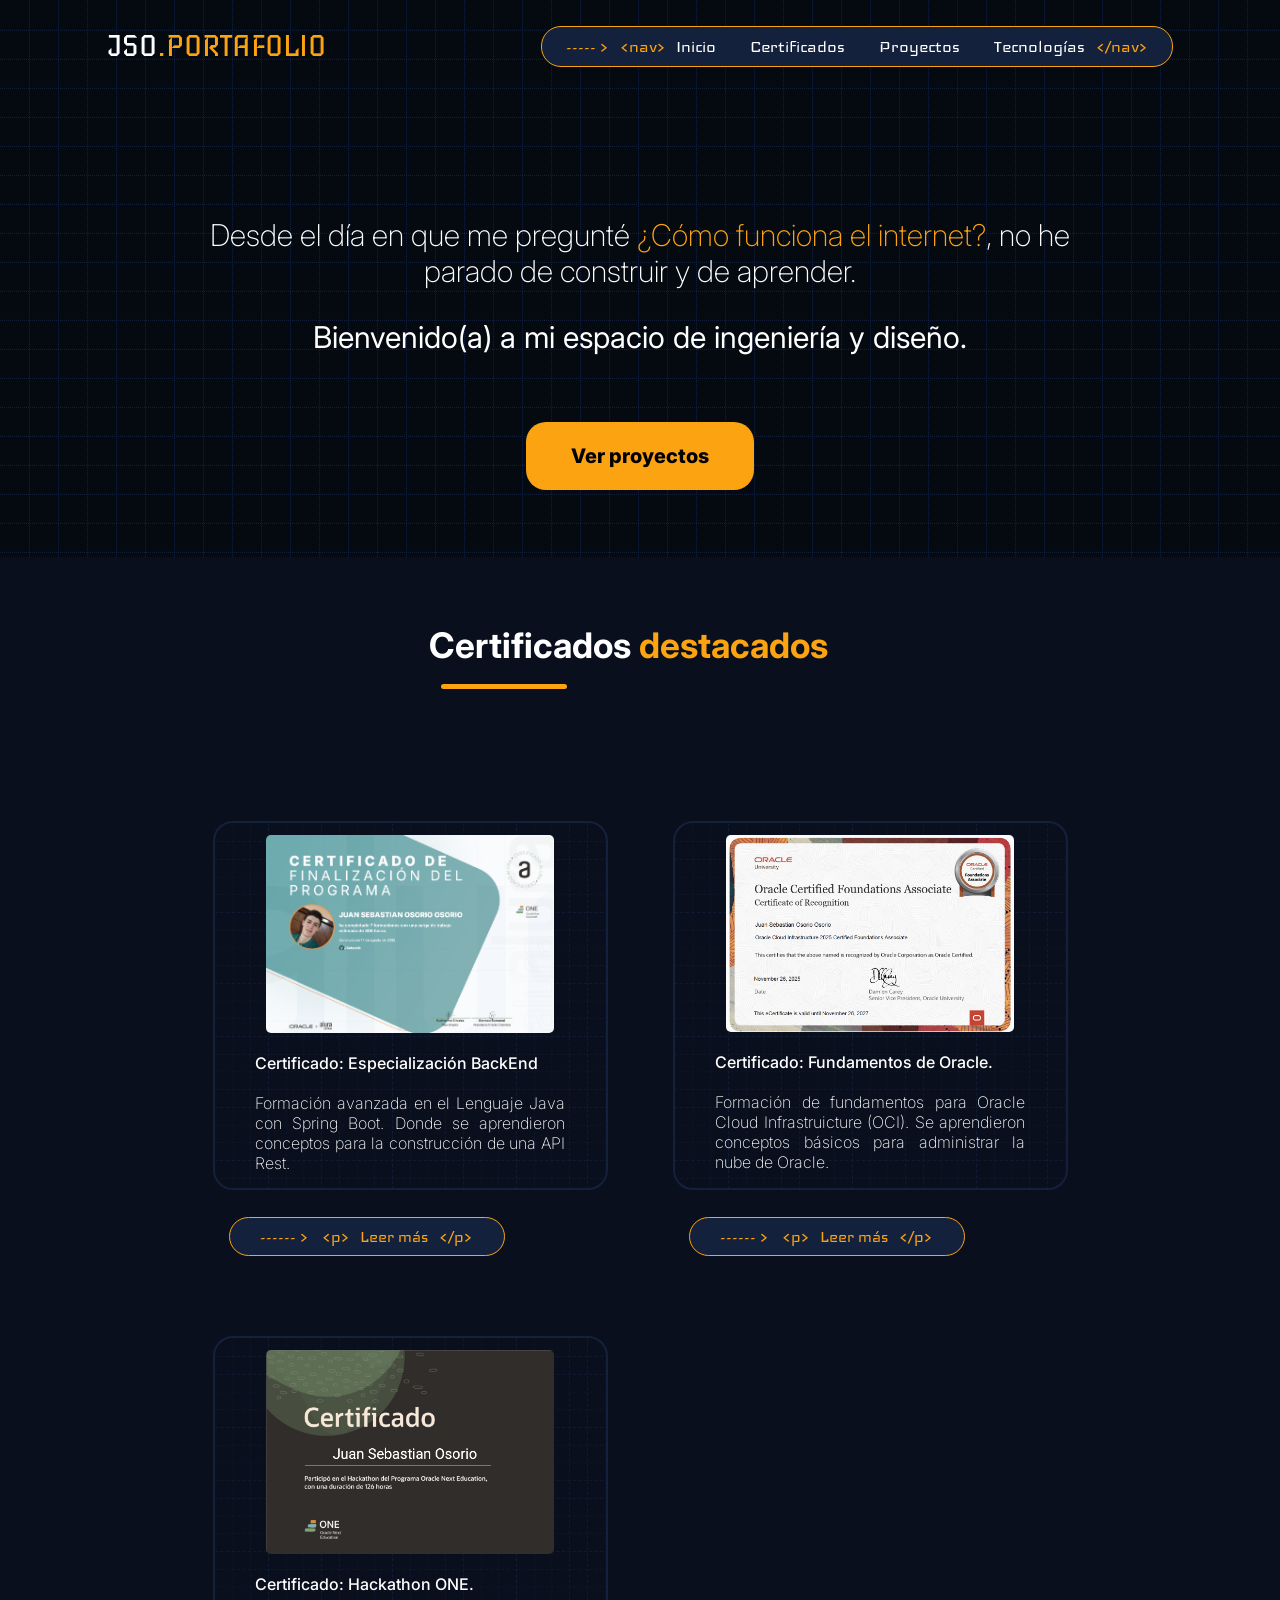
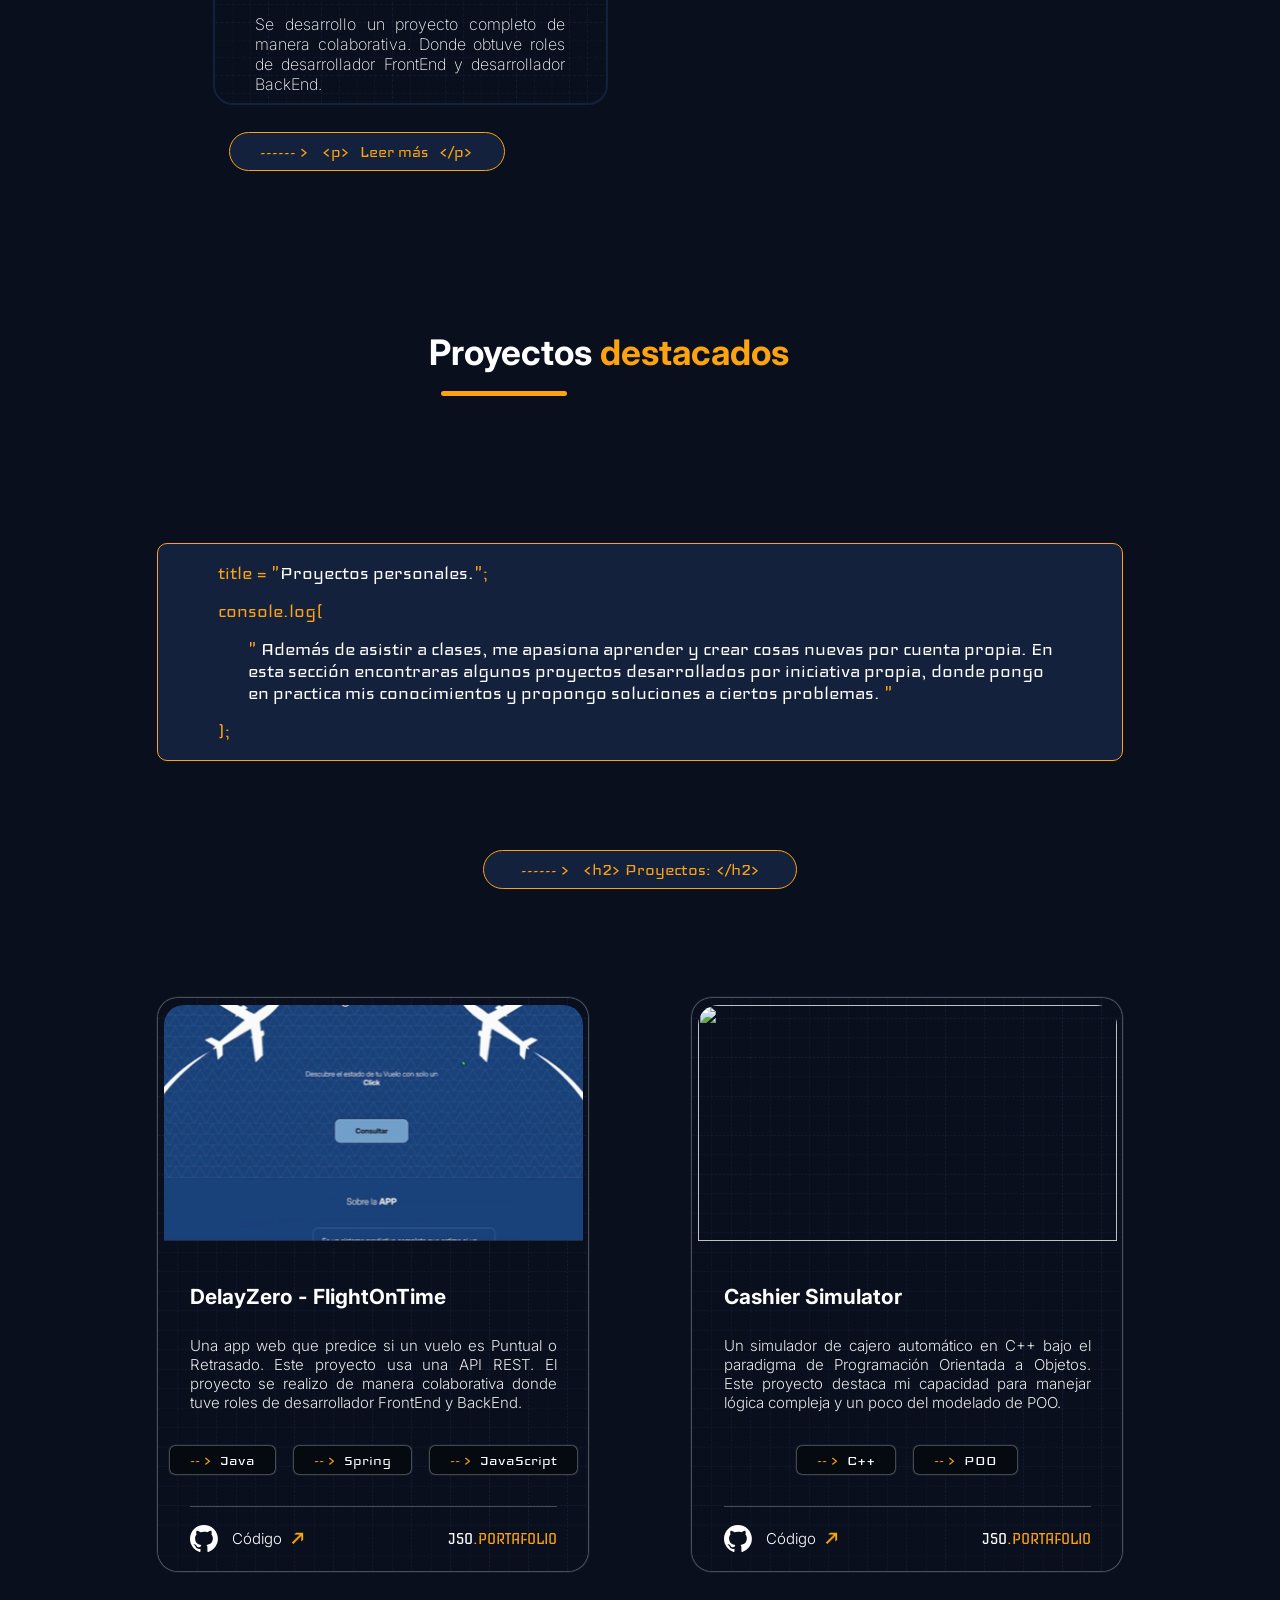
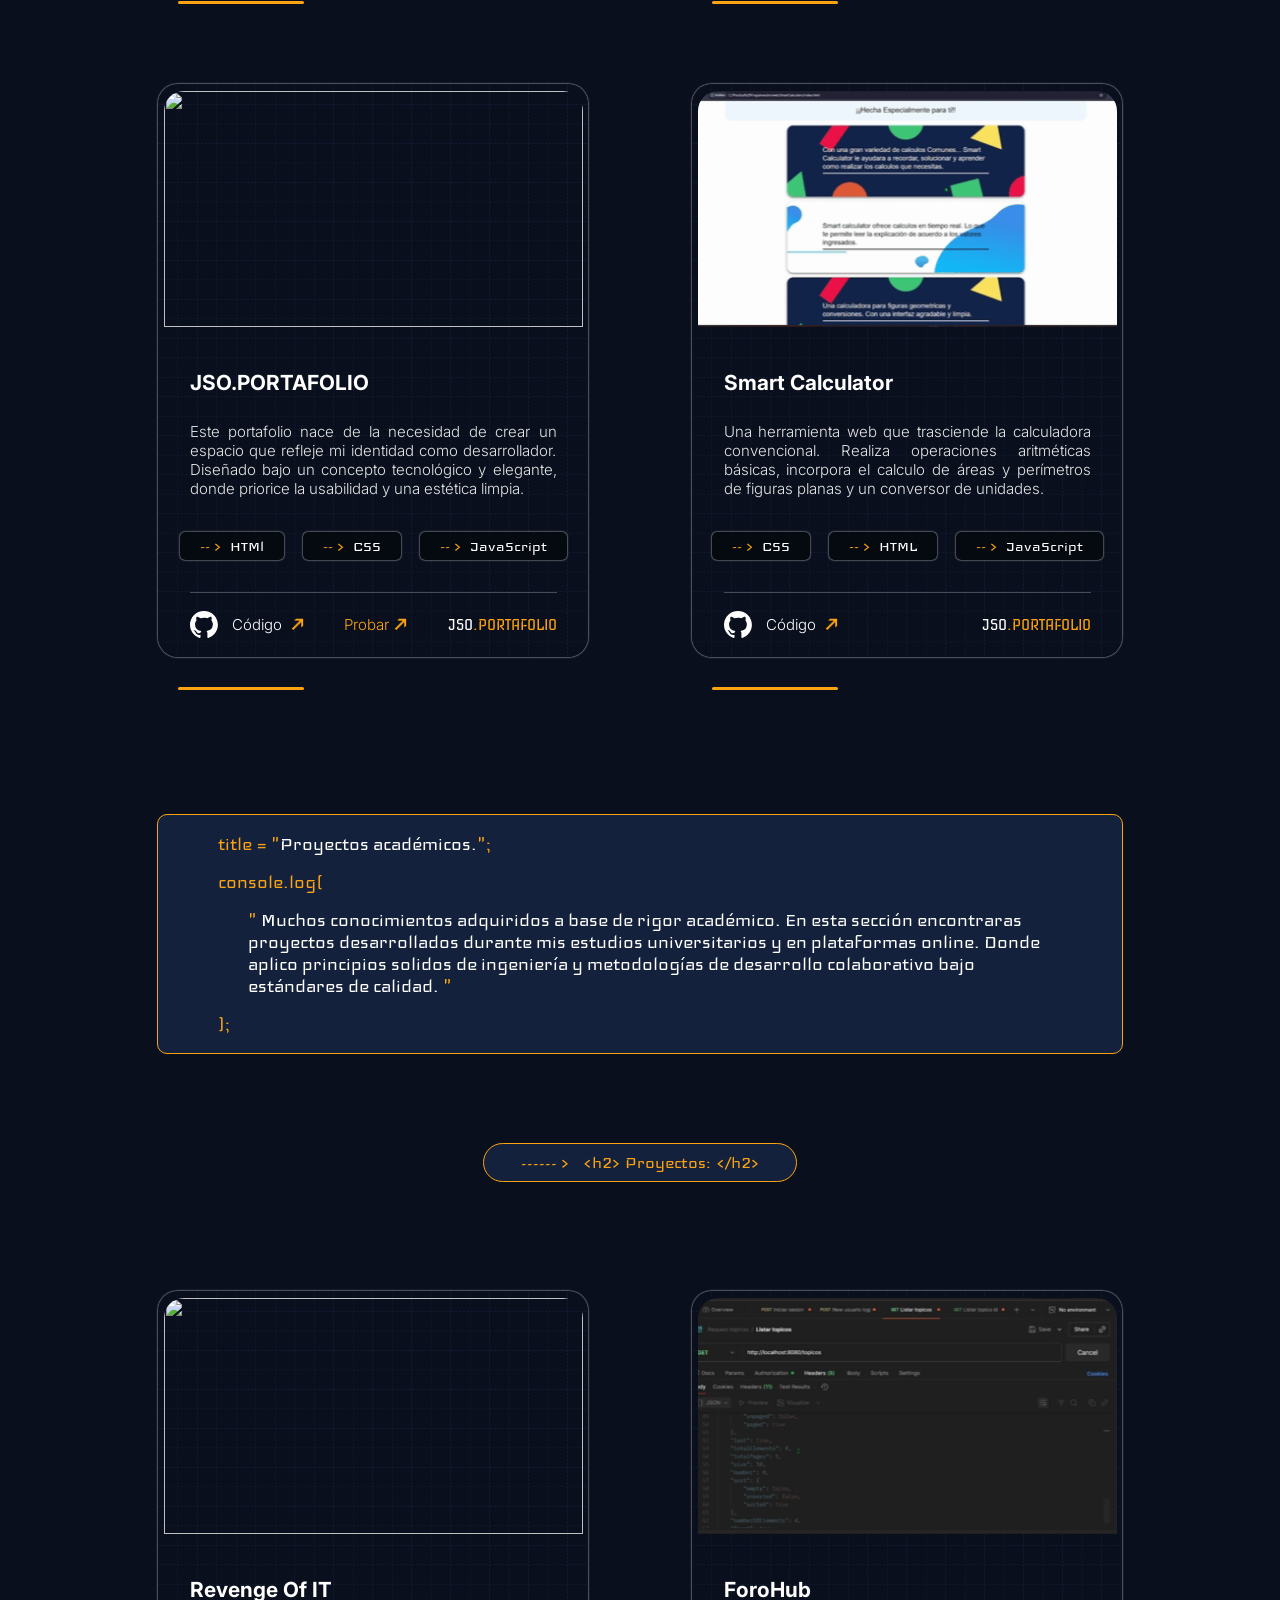
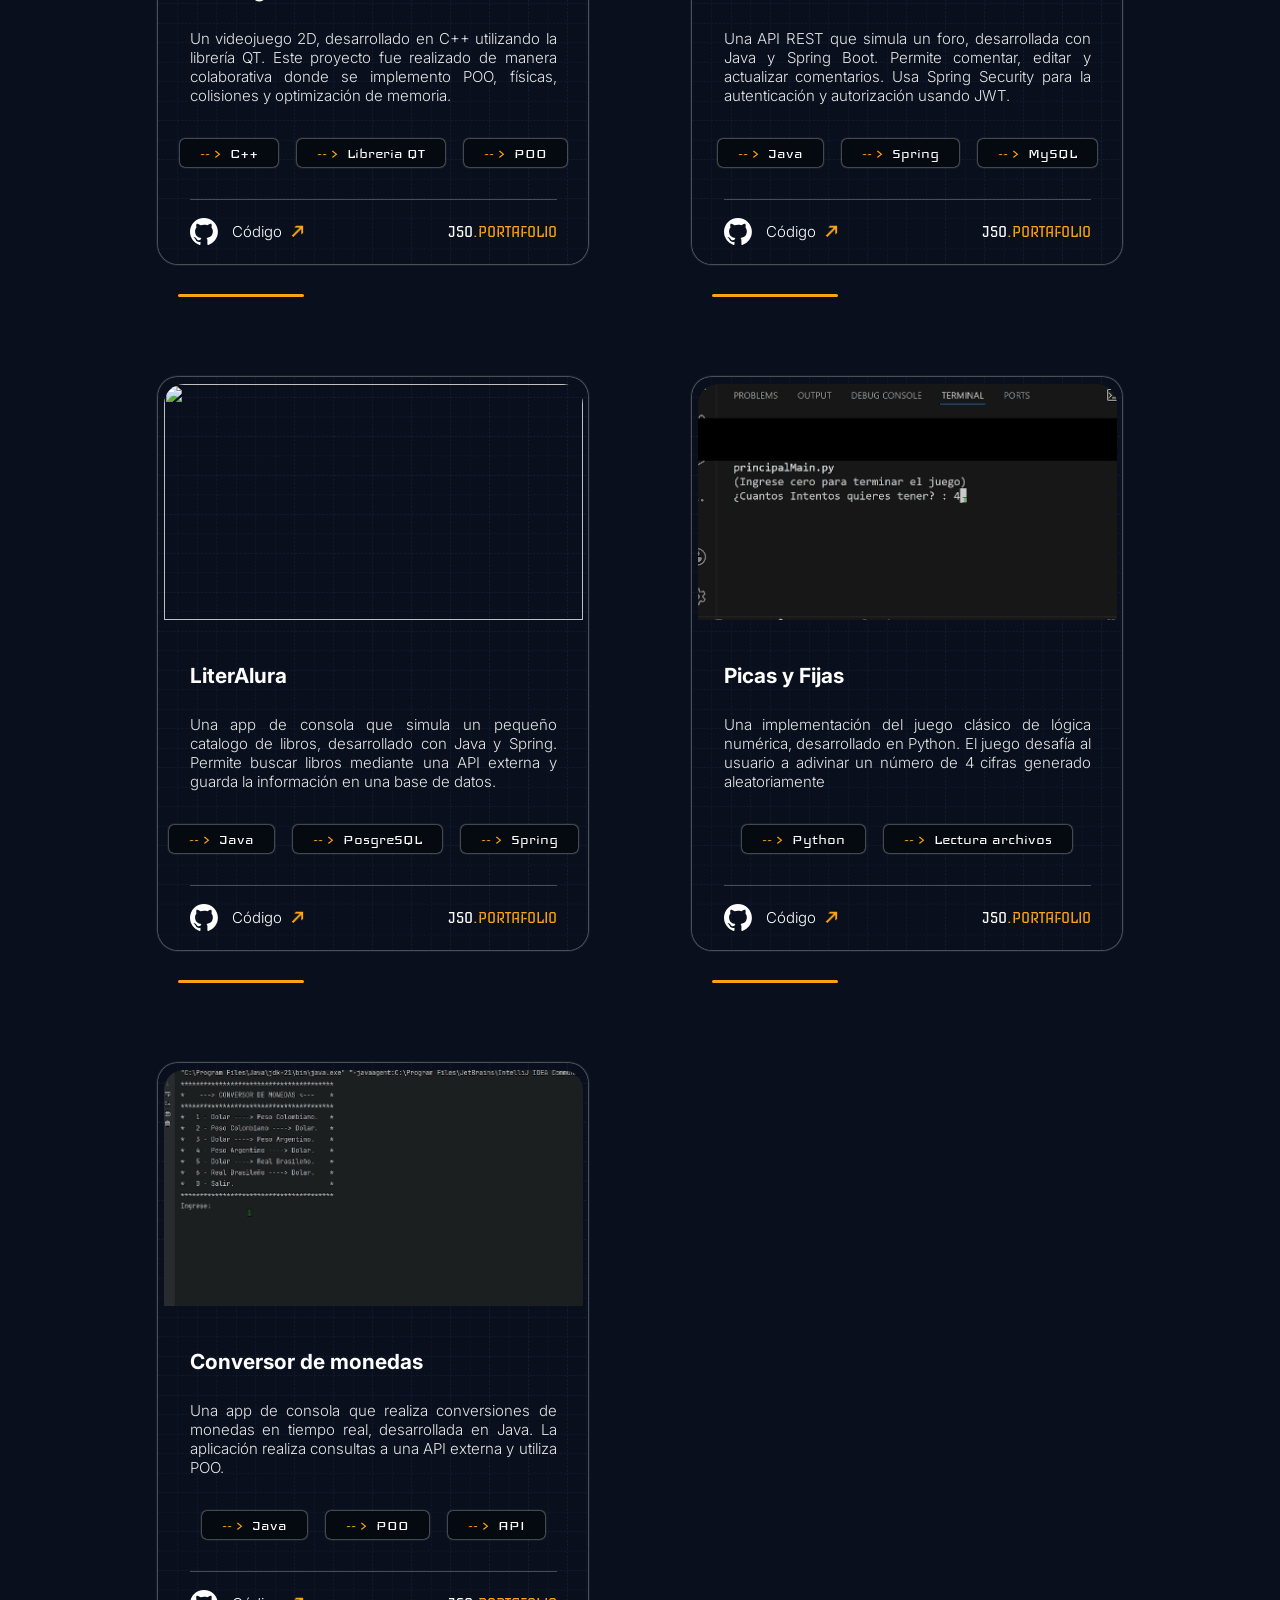
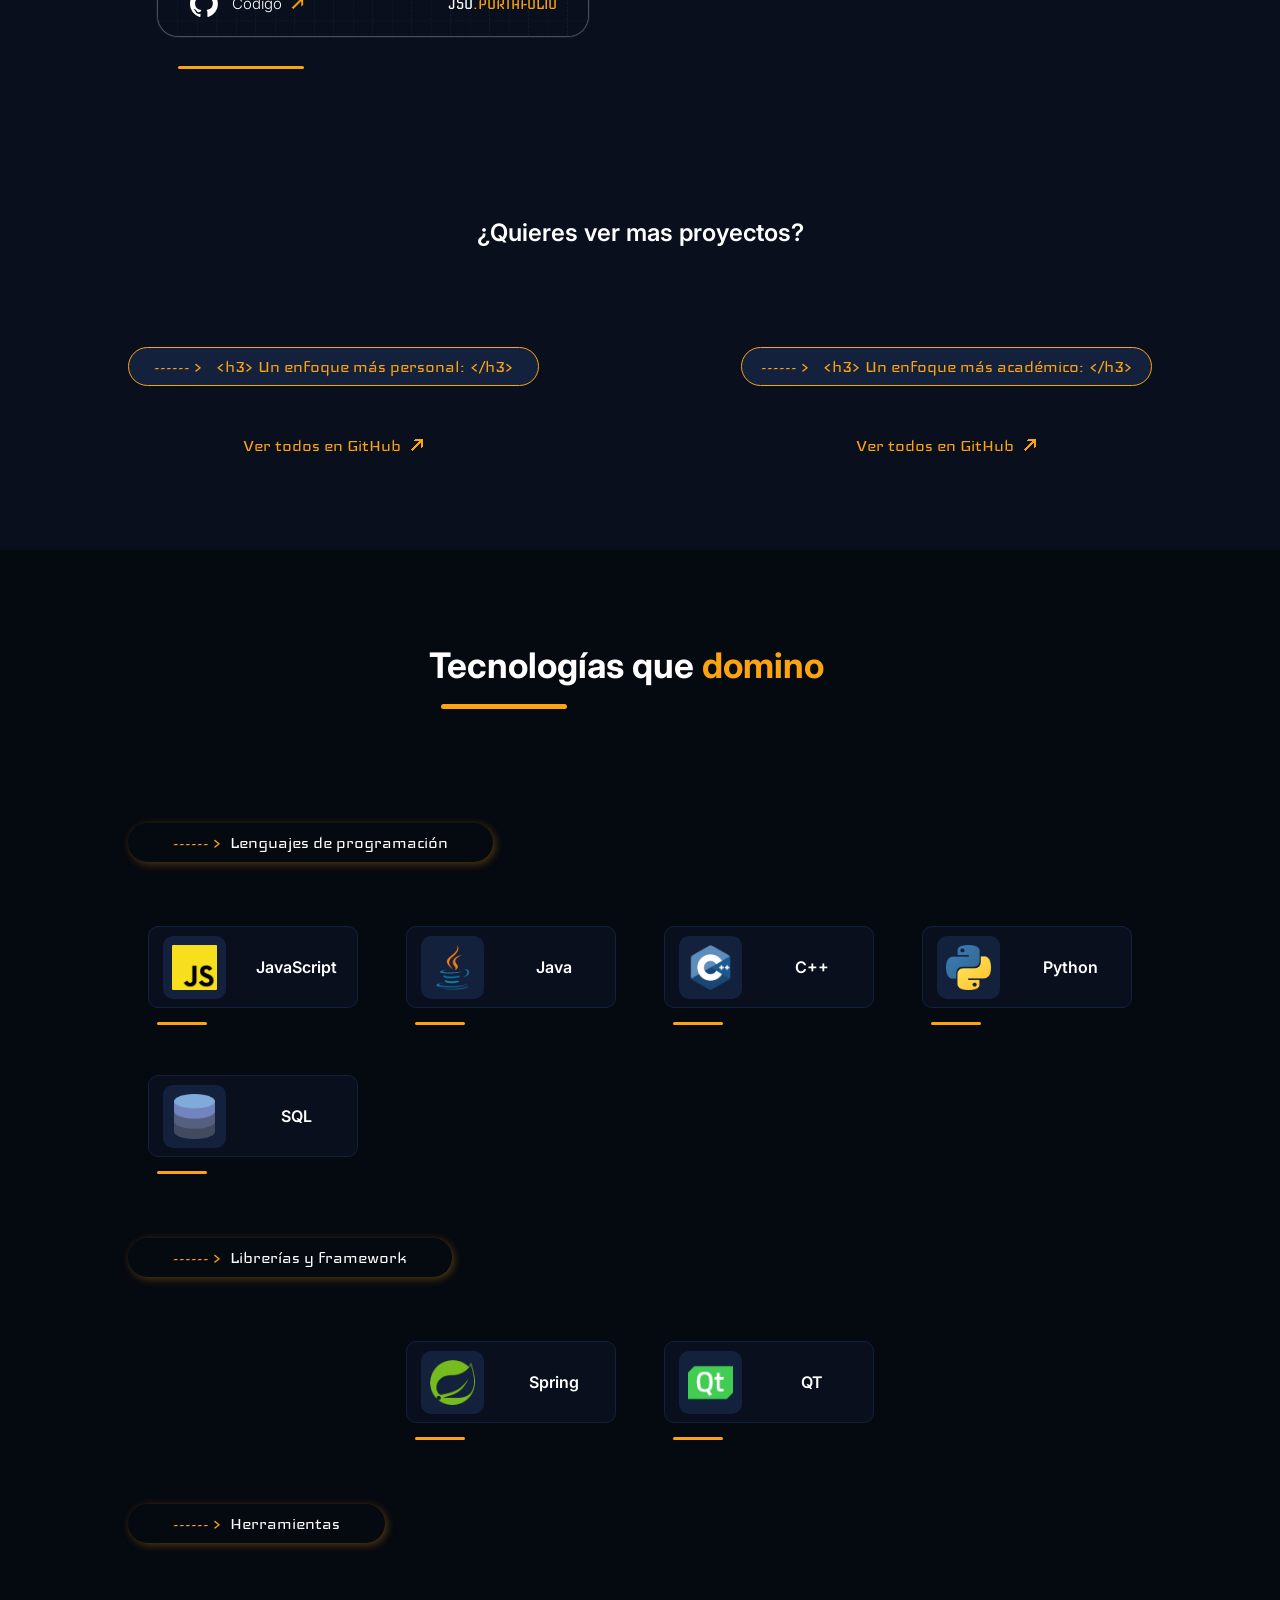
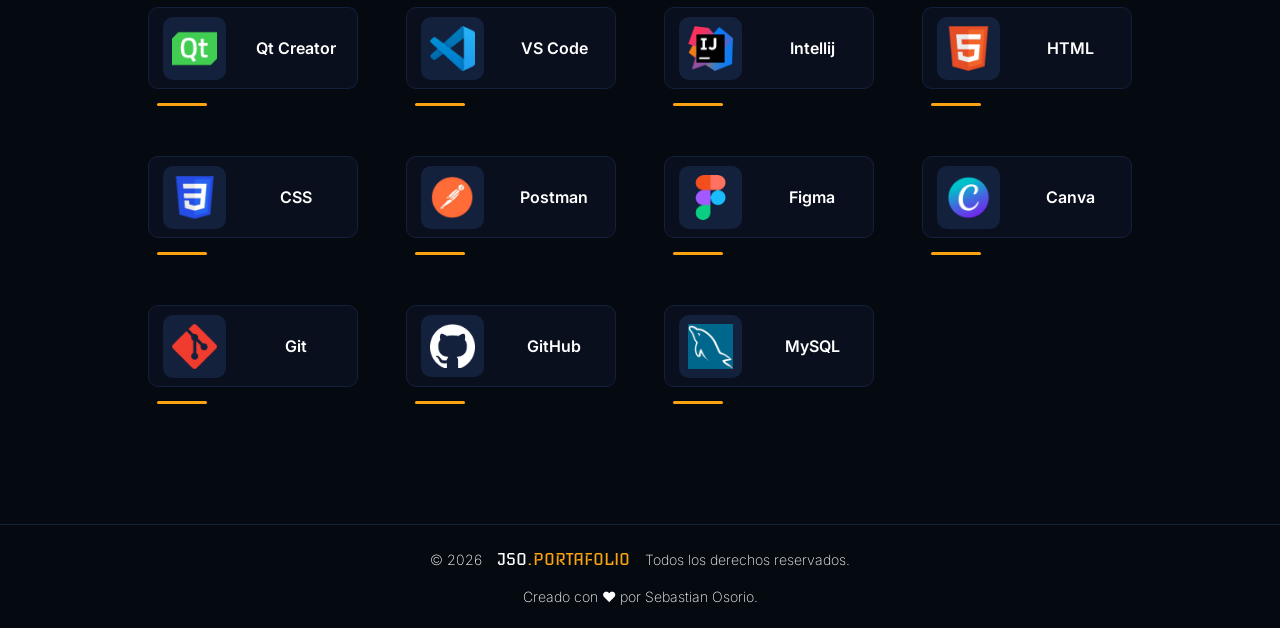
==== commit 1e8ca63f: "Se realizaron algunos ajustes menores" ====
--- a/moreInformation.html
+++ b/moreInformation.html
@@ -3,36 +3,46 @@
     <head>
         <meta charset="UTF-8">
         <title>JSO.PORTAFOLIO - More_Information</title>
+        <link rel="icon" href="./assets/logoHead.png">
+        <meta name="viewport" content="width=device-width, initial-scale=1.0">
         <link rel="stylesheet" href="./styles/headerStyle.css">
         <link rel="stylesheet" href="./styles/moreInformationStyle.css">
         <link rel="stylesheet" href="./styles/footerStyle.css">
+        <link rel="stylesheet" href="./styles/moreInformationAdaptive.css">
     </head>
     <body>
-        <div id="container-header-presentation" class="container-header-presentation">
-            <header id="header-id" class="header-page">  
+        <div id="idContainerHeaderPresentation" class="container-header-presentation">
+            <header id="idHeader" class="header-page">  
                 <a href="index.html" class="header-page__logo">JSO<span class="text-color">.PORTAFOLIO</span></a> 
                 <nav class="header-nav">
-                    <p class="header-nav__decoration">----- &gt;</p>
-                    <p class="header-nav__decoration">&lt;nav&gt;</p>
+                    <div class="container-decoration">
+                        <p class="header-nav__decoration">----- &gt;</p>
+                        <p class="header-nav__decoration">&lt;nav&gt;</p>
+                    </div>
+                    
                     <ul class="link-container">
-                        <li class="link-container__li"><a class="link-container__link" href="#quienSoyID">Inicio</a></li>
-                        <li class="link-container__li"><a id="idCertified" class="link-container__link" href="#proyectosID">Certificados</a></li>
-                        <li class="link-container__li"><a class="link-container__link" href="#sobreMiID">Proyectos</a></li>
-                        <li class="link-container__li"><a class="link-container__link" href="#sobreMiID">Tecnologías</a></li>
-                    </ul> 
-                    <p class="header-nav__decoration">&lt;/nav&gt;</p>
-                    <!--<span >☰</span>-->
+                        <li class="link-container__li"><a class="link-container__link" href="#idContainerHeaderPresentation">Inicio</a></li>
+                        <li class="link-container__li"><a class="link-container__link" href="#idCertified">Certificados</a></li>
+                        <li class="link-container__li"><a class="link-container__link" href="#idProjects">Proyectos</a></li>
+                        <li class="link-container__li"><a class="link-container__link" href="#idTechnologies">Tecnologías</a></li>
+                    </ul>
+                    <span id="iconHeader" class="icon-header">☰</span> 
+                    <p class="header-nav__decoration header-nav__decoration-any">&lt;/nav&gt;</p>
                 </nav>
             </header>
 
             <section class="information">
-                <h1 class="information__title">Excelente, aquí encontraras algunos de mis <span class="text-color">Conocimientos</span> y <span class="text-color">Habilidades</span>.</h1>
+                <h1 class="information__title">
+                    Desde el día en que me pregunté <span class="text-color">¿Cómo funciona el internet?</span>, 
+                    no he parado de construir y de aprender.  
+                </h1>
+                <h2 class="information__subtittle">Bienvenido(a) a mi espacio de ingeniería y diseño.</h2>
                 <a href="#idProjects" class="information__button">Ver proyectos</a>
             </section>
         </div>
 
-        <main class="main-container" id="main">
-            <section class="certifieds">
+        <main class="main-container" id="idMain">
+            <section id="idCertified" class="certifieds">
                 <div class="title-container">
                     <h2 class="title-container__title">Certificados <span class="text-color">destacados</span></h2>
                     <hr class="title-container__line">
@@ -47,13 +57,16 @@
                     <hr class="title-container__line">
                 </div>
 
-                <h3 class="projects__title">Proyectos personales</h3>
-                <p class="projects__text">
-                    <span class="text-color">-- > </span>Además de asistir a clases, me apasiona aprender y crear cosas nuevas por cuenta propia. En esta sección encontraras 
-                    algunos proyectos desarrollados por iniciativa propia, donde pongo en practica mis conocimientos y propongo soluciones 
-                    a ciertos problemas.
-                </p>
-                <hr class="projects__line" />
+                <div class="information-projects">
+                    <h3 class="information-projects__title"><span class="text-color">title = "</span class="text-color">Proyectos personales.<span class="text-color">";</span></h3>
+                    <span class="text-color">console.log(</span>
+                    <p class="information-projects__text">
+                        <span class="text-color">" </span>Además de asistir a clases, me apasiona aprender y crear cosas nuevas por cuenta propia. En esta sección encontraras 
+                        algunos proyectos desarrollados por iniciativa propia, donde pongo en practica mis conocimientos y propongo soluciones 
+                        a ciertos problemas.<span class="text-color"> "</span>
+                    </p>
+                    <span class="text-color">);</span>
+                </div>
 
                 <div class="information-decoration information-decoration-projects-width">
                     <pre class="information-decoration__text">------ >   &lt;h2&gt; Proyectos: &lt;/h2&gt;</pre>
@@ -61,13 +74,16 @@
 
                 <div id="containerPersonalProjects" class="personal-projects"></div>
 
-                <h3 class="projects__title">Proyectos académicos</h3>
-                <p class="projects__text">
-                    <span class="text-color">-- > </span>Muchos conocimientos adquiridos a base de rigor académico. En esta sección encontraras proyectos 
-                    desarrollados durante mis estudios universitarios y en plataformas online. Donde aplico principios solidos de ingeniería y metodologías 
-                    de desarrollo colaborativo bajo estándares de calidad.
-                </p>
-                <hr class="projects__line" />
+                <div class="information-projects">
+                    <h3 class="information-projects__title"><span class="text-color">title = "</span class="text-color">Proyectos académicos.<span class="text-color">";</span></h3>
+                    <span class="text-color">console.log(</span>
+                    <p class="information-projects__text">
+                        <span class="text-color">" </span>Muchos conocimientos adquiridos a base de rigor académico. En esta sección encontraras proyectos 
+                        desarrollados durante mis estudios universitarios y en plataformas online. Donde aplico principios solidos de ingeniería y metodologías 
+                        de desarrollo colaborativo bajo estándares de calidad.<span class="text-color"> "</span>
+                    </p>
+                    <span class="text-color">);</span>
+                </div>
 
                 <div class="information-decoration information-decoration-projects-width">
                     <pre class="information-decoration__text">------ >   &lt;h2&gt; Proyectos: &lt;/h2&gt;</pre>
@@ -95,7 +111,7 @@
 
             </section>
 
-            <section class="technologies">
+            <section id="idTechnologies" class="technologies">
                  <div class="title-container title-container-margin">
                     <h2 class="title-container__title">Tecnologías que <span class="text-color">domino</span></h2>
                     <hr class="title-container__line">
@@ -118,13 +134,13 @@
 
         <div id="cardCertifiedReadMore" class="card-certified-read-more"></div>
 
-        <footer class="footer-container" id="footer">
+        <footer class="footer-container" id="idFooter">
             <p class="footer-container__copyright">&#169 2026<strong class="footer-logo">JSO<span class="text-color">.PORTAFOLIO</span></strong>Todos los derechos reservados.</p>
             <p class="footer-container__information">Creado con ❤️ por Sebastian Osorio.</p>
         </footer>
 
         <script type="module" src="./scripts/main_script.js"></script>
-        <script  src="evento.js"></script>
+        <script  src="./scripts/eventHeader.js"></script>
     </body>
 
 </html>
--- a/styles/headerStyle.css
+++ b/styles/headerStyle.css
@@ -1,7 +1,6 @@
 @import "../styles/variables.css";
 
 /*----- HEADER STYLES -----*/
-
 .container-header-presentation {
     background-image: var(--url-background-image-primary);
 
@@ -31,6 +30,10 @@
     text-decoration: none;
 }
 
+.logo-header-unable {
+    display: none;
+}
+
 .text-color {
     color: var(--tertiary-color);
 }
@@ -44,6 +47,12 @@
     border: 1px solid var(--tertiary-color);
     border-radius: 20px;
 
+    display: flex;
+    align-items: center;
+    gap: 10px;
+}
+
+.container-decoration {
     display: flex;
     gap: 10px;
 }
@@ -62,4 +71,87 @@
 .link-container__link {
     text-decoration: none;
     color: var(--secondary-color);
-}+    transition: 0.5s;
+}
+
+.link-container__link:hover {
+    color: var(--tertiary-color);
+}
+
+.icon-header {
+    display: none;
+}
+
+.icon-header-active {
+    display: block;
+}
+
+.icon-header:active {
+    color: var(--tertiary-color);
+}
+
+/* ----- HEADER DISEÑO RESPONSIVO ----- */
+@media (max-width: 1024px) {
+    .header-page__logo {
+        font-size: 1.3rem;
+    }
+
+    .header-page {
+        position: fixed;
+        width: 100%;
+    }
+
+    .link-container{
+        display: none;
+    }
+
+    .header-adaptive-active {
+        flex-direction: column;
+        gap: 10px;
+    }
+
+    .nav-adaptive-active {
+        flex-direction: column;
+    }
+
+    .links-adaptive-active {
+        display: flex;
+    }
+
+    .icon-header-active {
+        font-size: 1.5rem;
+
+        background-color: var(--primary-color);
+        box-shadow: 0px 0px 2px var(--tertiary-color);
+
+        border-radius: 50%;
+        padding: 10px 15px;
+        margin-top: 15px;
+    }
+
+    .icon-header {
+        display: block;
+        color: var(--secondary-color);
+    }
+}
+
+@media (max-width: 680px) {
+
+    .nav-adaptive-active {
+        width: 80%;
+        align-items: center;
+    }
+
+    .container-decoration, .header-nav__decoration-any {
+        display: none;
+    }
+
+    .links-adaptive-active {
+        flex-direction: column;
+        align-items: center;
+    }
+
+    .nav-decoration-active{
+        display: flex;
+    }
+}
--- a/styles/moreInformationStyle.css
+++ b/styles/moreInformationStyle.css
@@ -9,8 +9,7 @@
     scroll-behavior: smooth;
 }
 
-/*----- INFORMATION STYLES -----*/
-
+/*----- STYLES SECTION INFORMATION -----*/
 .information {
     margin-top: 150px;
     margin-bottom: 27px;
@@ -25,9 +24,19 @@
     color: var(--secondary-color);
     text-align: center;
     font-family: var(--font-inter);
-    font-weight: 600;
-
-    width: 645px;
+    font-weight: 200;
+
+    width: 900px;
+}
+
+.information__subtittle {
+    font-size: 1.88rem;
+    color: var(--secondary-color);
+    text-align: center;
+    font-family: var(--font-inter);
+    font-weight: 400;
+
+    margin-top: 30px;
 }
 
 .information__button {
@@ -49,7 +58,11 @@
     background-color: var(--secondary-color);
 }
 
-/*----- CERTIFIEDS STYLES -----*/
+main {
+    background-color: var(--quaternary-color);
+}
+
+/*----- STYLES SECTION CERTIFIEDS -----*/
 .certifieds {
     background-color: var(--quaternary-color);
     padding: 67px 0 160px;
@@ -123,7 +136,7 @@
 }
 
 .card-container:hover {
-    box-shadow: 0px 0px 3px var(--tertiary-color);
+    box-shadow: 0px 0px 5px var(--tertiary-color);
 
     .card-container__title {
         color: var(--tertiary-color);
@@ -348,48 +361,43 @@
     margin-bottom: 5px;
 }
 
-
-/*----- PROJECTS STYLES -----*/
+/*----- STYLES SECTION PROJECTS -----*/
 .projects {
     background-color: var(--quaternary-color);
     padding-bottom: 95px;
 }
 
 .title-container-different {
-    margin-left: 10%;
     margin-bottom: 147px;
 }
 
-.projects__title {
-    font-size: 1.75rem;
-    color: var(--secondary-color);
-    font-family: var(--font-inter);
-    font-weight: 300;
-    text-align: center;
-}
-
-.projects__text {
-    width: 964px;
-
-    font-size: 1.5rem;
-    font-family: var(--font-inter);
-    color: var(--secondary-color);
-    font-weight: 200;
-    text-align: center;
-
-    margin: 51px auto 36px auto;
-}
-
-.projects__line  {
-    width: 200px;
-    height: 5px;
-
-    border: none;
-    border-radius: 5px;
-    background-color: var(--tertiary-color);
+.information-projects {
+    width: 844px;
+
+    padding: 18px 60px;
+    border-radius: 10px;
+    border: 1px solid var(--tertiary-color);
+
+    color: var(--secondary-color);
+    font-family: var(--font-iceland);
+    font-size: 1.4rem;
+
+    background-color: var(--quintenary-color);
+
+    display: flex;
+    flex-direction: column;
+    gap: 16px;
 
     margin: 0 auto;
-    
+}
+
+.information-projects__title {
+    font-size: 1.4rem;
+    font-weight: 400;
+}
+
+.information-projects__text {
+    margin-left: 30px;
 }
 
 .information-decoration-projects-width {
@@ -397,25 +405,7 @@
     margin: 89px auto 109px auto;
 }
 
-.information-git {
-    display: flex;
-    align-items: center;
-    justify-content: center;
-    gap: 98px;
-
-    margin-top: 126px;
-    margin-bottom: 100px;
-}
-
-.information-git__link {
-    color: var(--tertiary-color);
-    font-size: 1.3rem;
-    font-family: var(--font-iceland);
-    text-decoration: none;
-}
-
 /*----- CARDS PROJECTS STYLES -----*/
-
 .card-project:hover {
     .project__line {
         width: 376px;
@@ -611,6 +601,7 @@
 
 .information-decoration-links-width {
     width: 409px;
+    margin-left: 0;
 }
 
 .more-container__link {
@@ -630,7 +621,7 @@
     font-size: 1rem;
 }
 
-/* ----- TECHNOLOGIES STYLES ----- */
+/* ----- STYLES SECTION TECHNOLOGIES  ----- */
 .technologies {
     padding: 94px 0 120px;
     background-color: var(--primary-color);
@@ -728,4 +719,9 @@
 
     background-color: var(--tertiary-color);
     transition: 1s;
+}
+
+.blurred-active {
+    filter: blur(2px);
+    pointer-events: none;
 }
--- a/styles/moreInformationAdaptive.css
+++ b/styles/moreInformationAdaptive.css
@@ -0,0 +1,180 @@
+@media (max-width: 1600px) {
+
+    .container-certifieds {
+        grid-template-columns: auto auto;
+        row-gap: 80px;
+    }
+
+    .personal-projects, .academic-projects {
+        grid-template-columns: auto auto;
+    }
+
+    .languages-technologies, .tools-technologies {
+        grid-template-columns: auto auto auto auto;
+    }
+}
+
+@media (max-width: 1280px) {
+    .container-data {
+        top: 0;
+    }
+}
+
+@media (max-width: 1180px) {
+
+    .languages-technologies, .tools-technologies {
+        grid-template-columns: auto auto auto;
+    }
+
+    .more-projects {
+        grid-template-columns: auto;
+        row-gap: 50px;
+    }
+}
+
+@media (max-width: 1024px) {
+
+    .container-data {
+        height: 540px;
+    }
+
+    .information__title {
+        width: 600px;
+    }
+
+    .information-projects {
+        width: 500px;
+    }
+
+    .container-certifieds {
+        grid-template-columns: auto;
+        row-gap: 80px;
+    }
+
+    .personal-projects, .academic-projects {
+        grid-template-columns: auto;
+    }
+}
+
+@media (max-width: 1024px) {
+
+    .projects__text {
+        width: 700px;;
+    }
+}
+
+@media (max-width: 800px) {
+     .languages-technologies, .tools-technologies {
+        grid-template-columns: auto auto;
+    }
+
+    .projects__text {
+        width: 500px;;
+    }
+}
+
+@media (max-width: 680px) {
+
+    .information__title {
+        width: 500px;
+    }
+
+    .information__subtittle {
+        width: 400px;
+    }
+
+    .information-projects {
+        width: 300px;
+
+        padding: 10px 15px 10px 15px;
+    }
+}
+
+@media (max-width: 500px) {
+
+    .information__title, .projects__text, .information__subtittle {
+        width: 300px;
+    }
+
+    .title-container {
+        width: 330px;
+    }
+
+    .title-container-different {
+        width: 290px;
+        margin: 0 auto 147px auto;
+    }
+
+    .title-container__title{
+        font-size: 1.7rem;
+    }
+
+    .card-container {
+        width: 340px;
+    }
+
+    .container-data {
+        width: 330px;
+    }
+
+    .project-container {
+        width: 350px;
+    }
+
+    .card-project:hover {
+        .project__line {
+            width: 310px;
+        }
+    }
+
+    .project-container__img {
+        width: 339px;
+        height: 200px;
+    }
+
+    .project-container__title, .project-container__description{
+        width: 300px;
+    }
+
+    .project-technologies{
+        width: 300px;
+        flex-flow: wrap;
+        justify-content: center;
+    }
+
+    .project-link-information {
+        width: 300px;
+        margin: 12px auto 0px auto
+    }
+
+    .link-gitHub__img {
+        width: 20px;
+        height: 19px;
+    }
+
+    .project-link-information__logo {
+        font-size: 0.7rem;
+    }
+
+    .information-decoration-links-width {
+        width: 340px;
+    }
+
+    .information-decoration__text, .more-container__link {
+        font-size: 1rem;
+    }
+
+    .technologies {
+        display: flex;
+        flex-direction: column;
+        align-items: center;
+    }
+
+    .technologies__information {
+        padding: 10px 20px;
+    }
+
+    .languages-technologies, .framework-technologies, .tools-technologies {
+        grid-template-columns: auto;
+    }
+}
